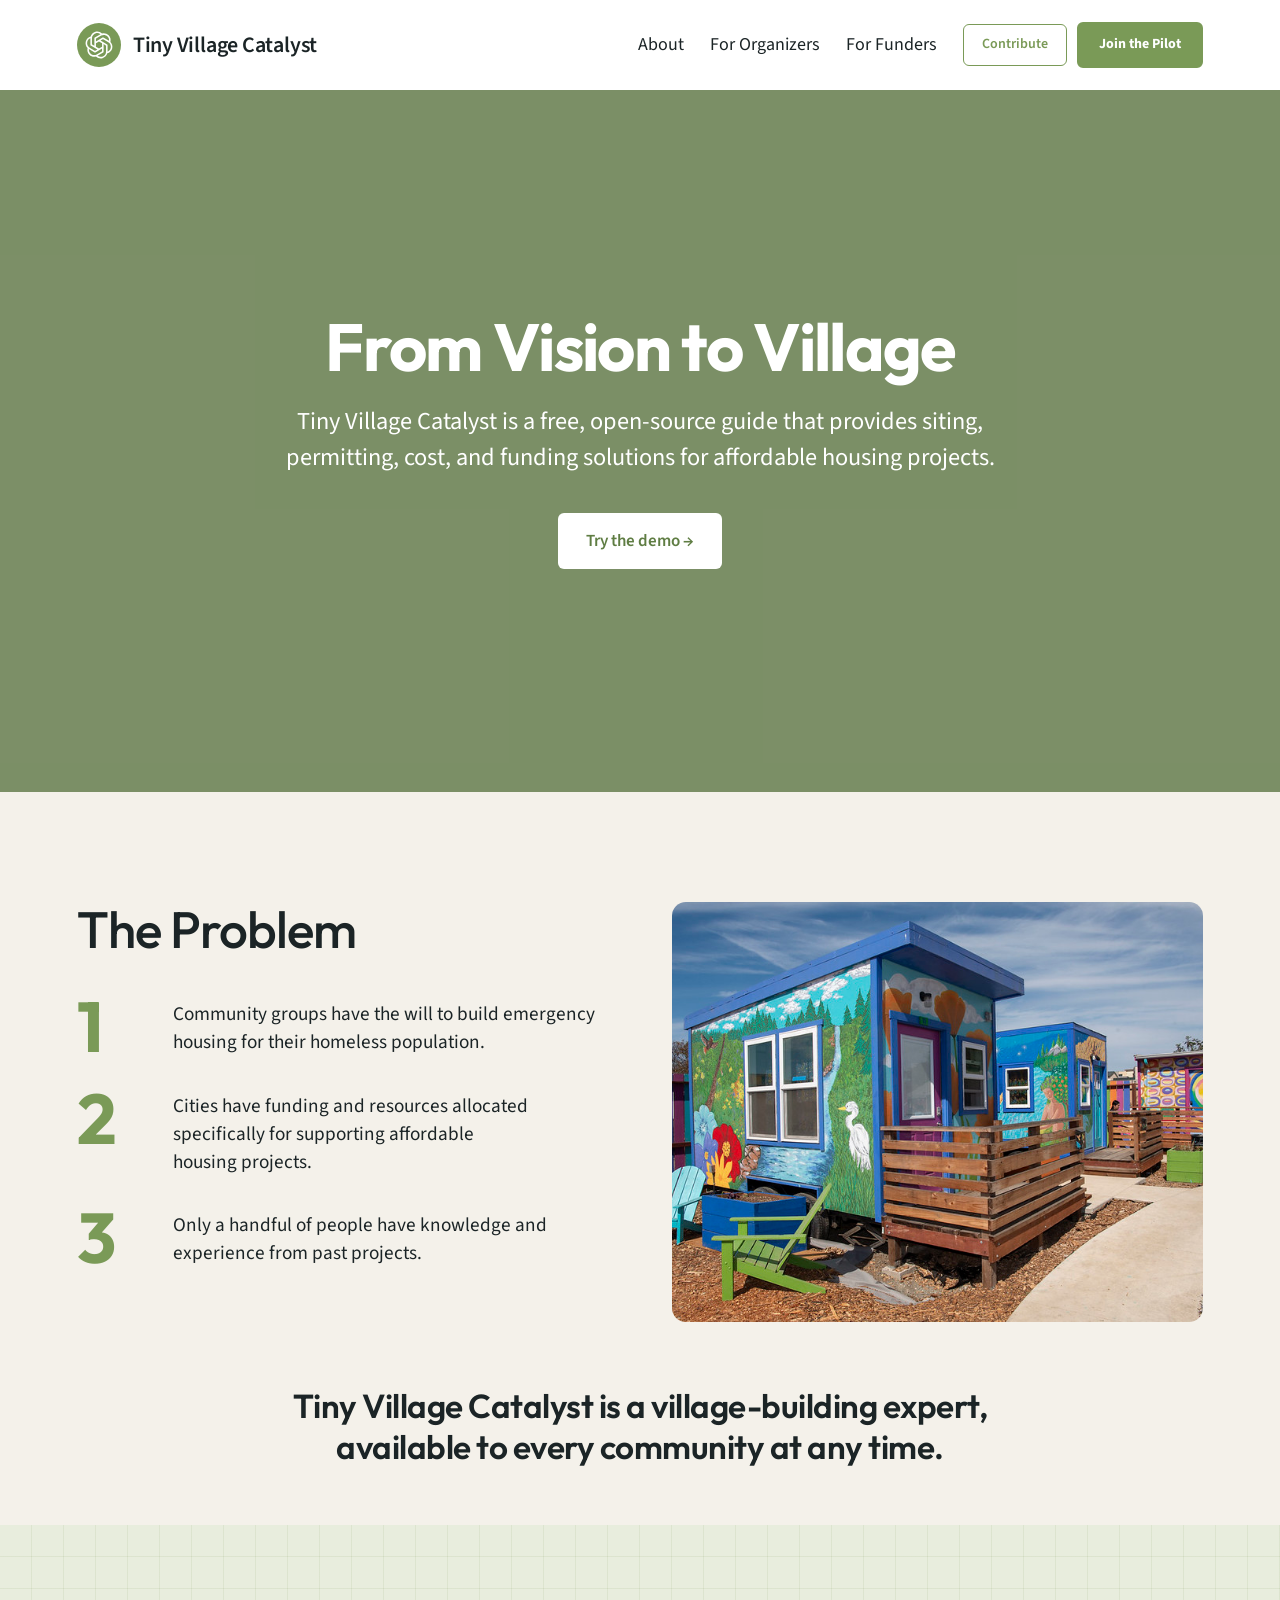
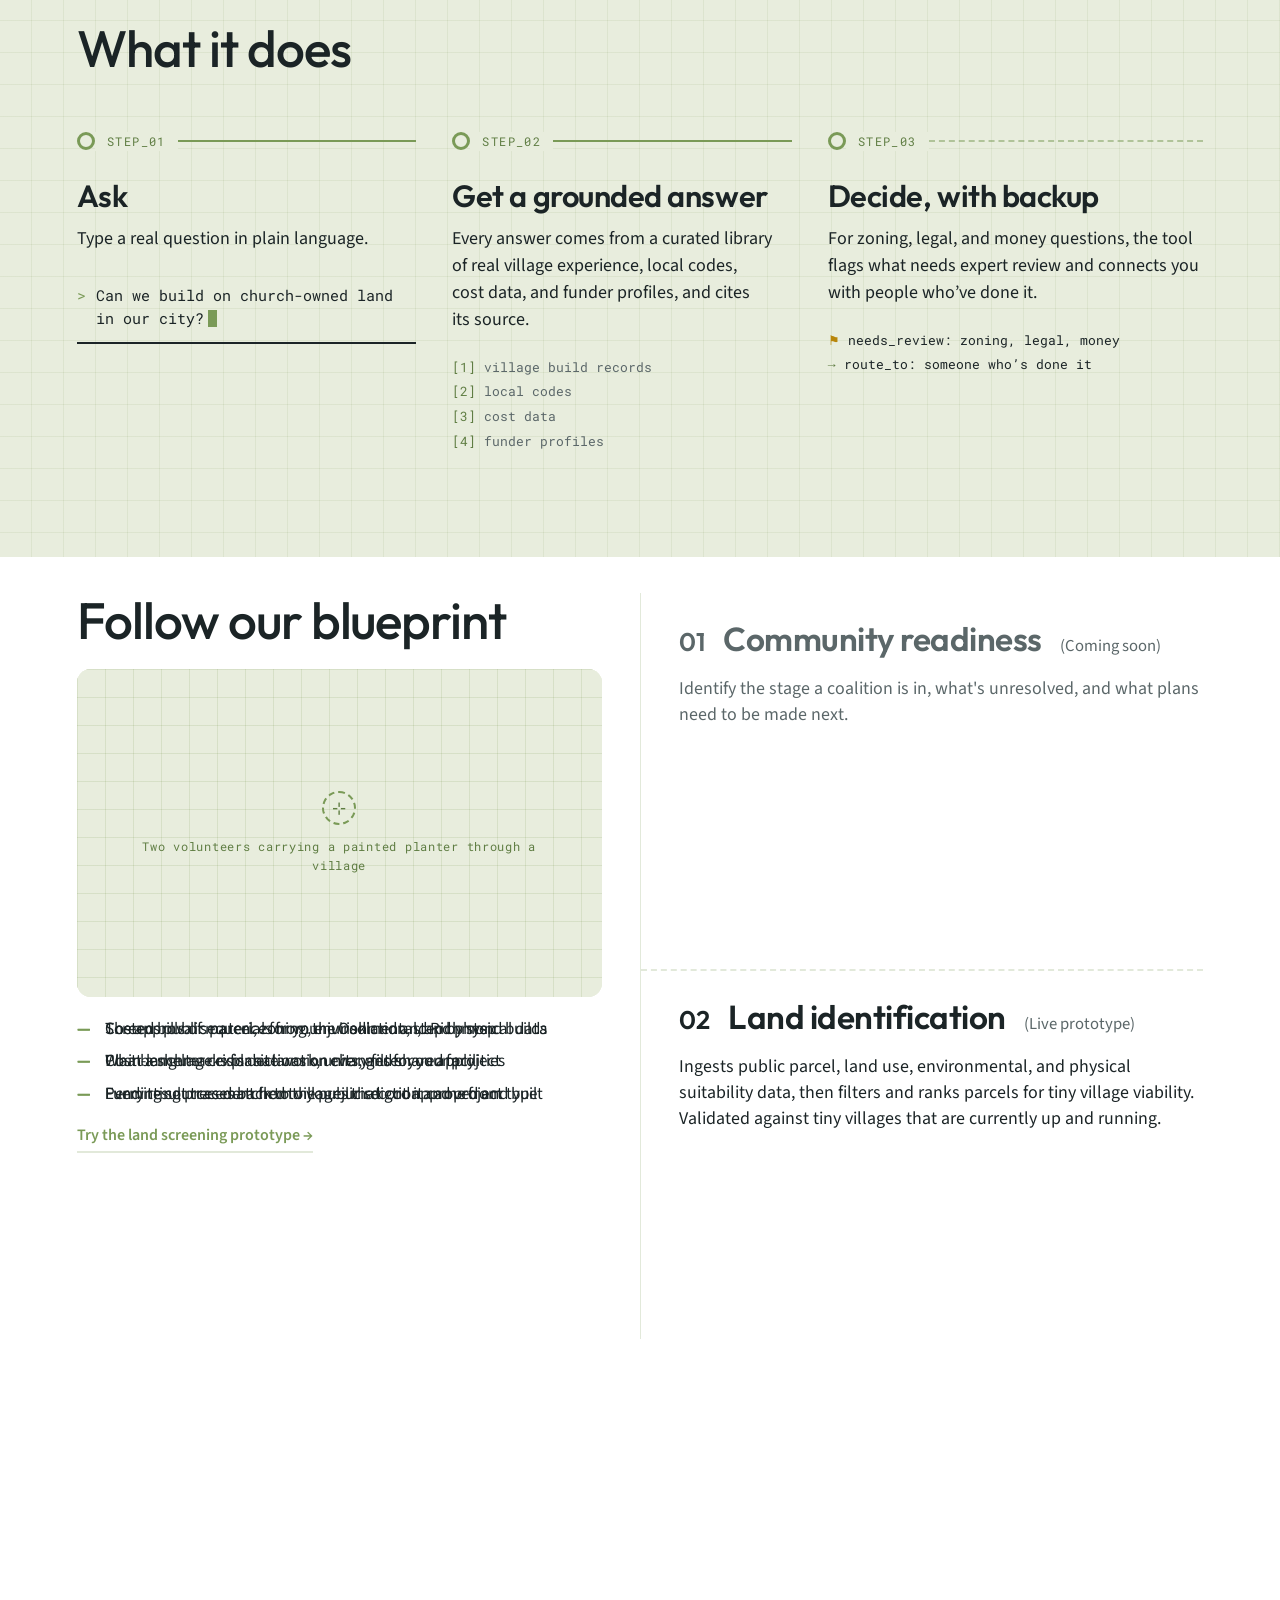
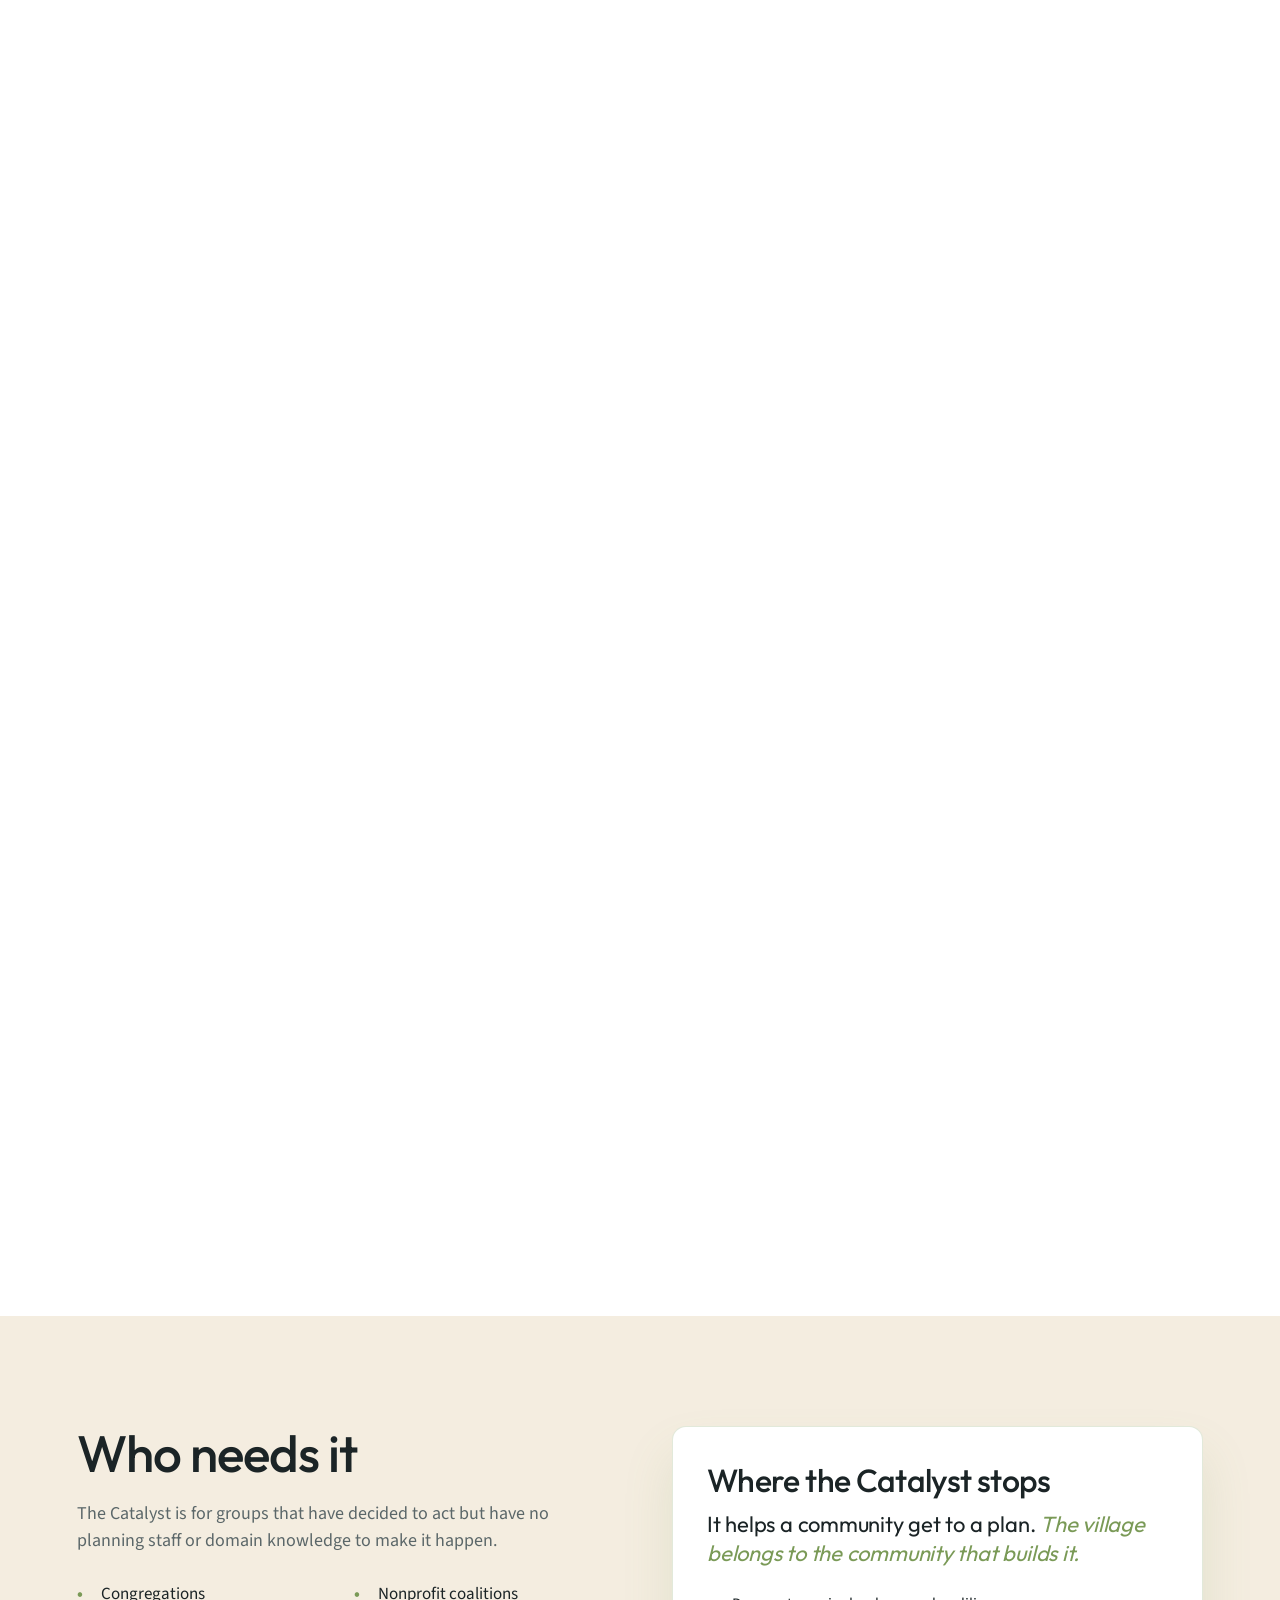
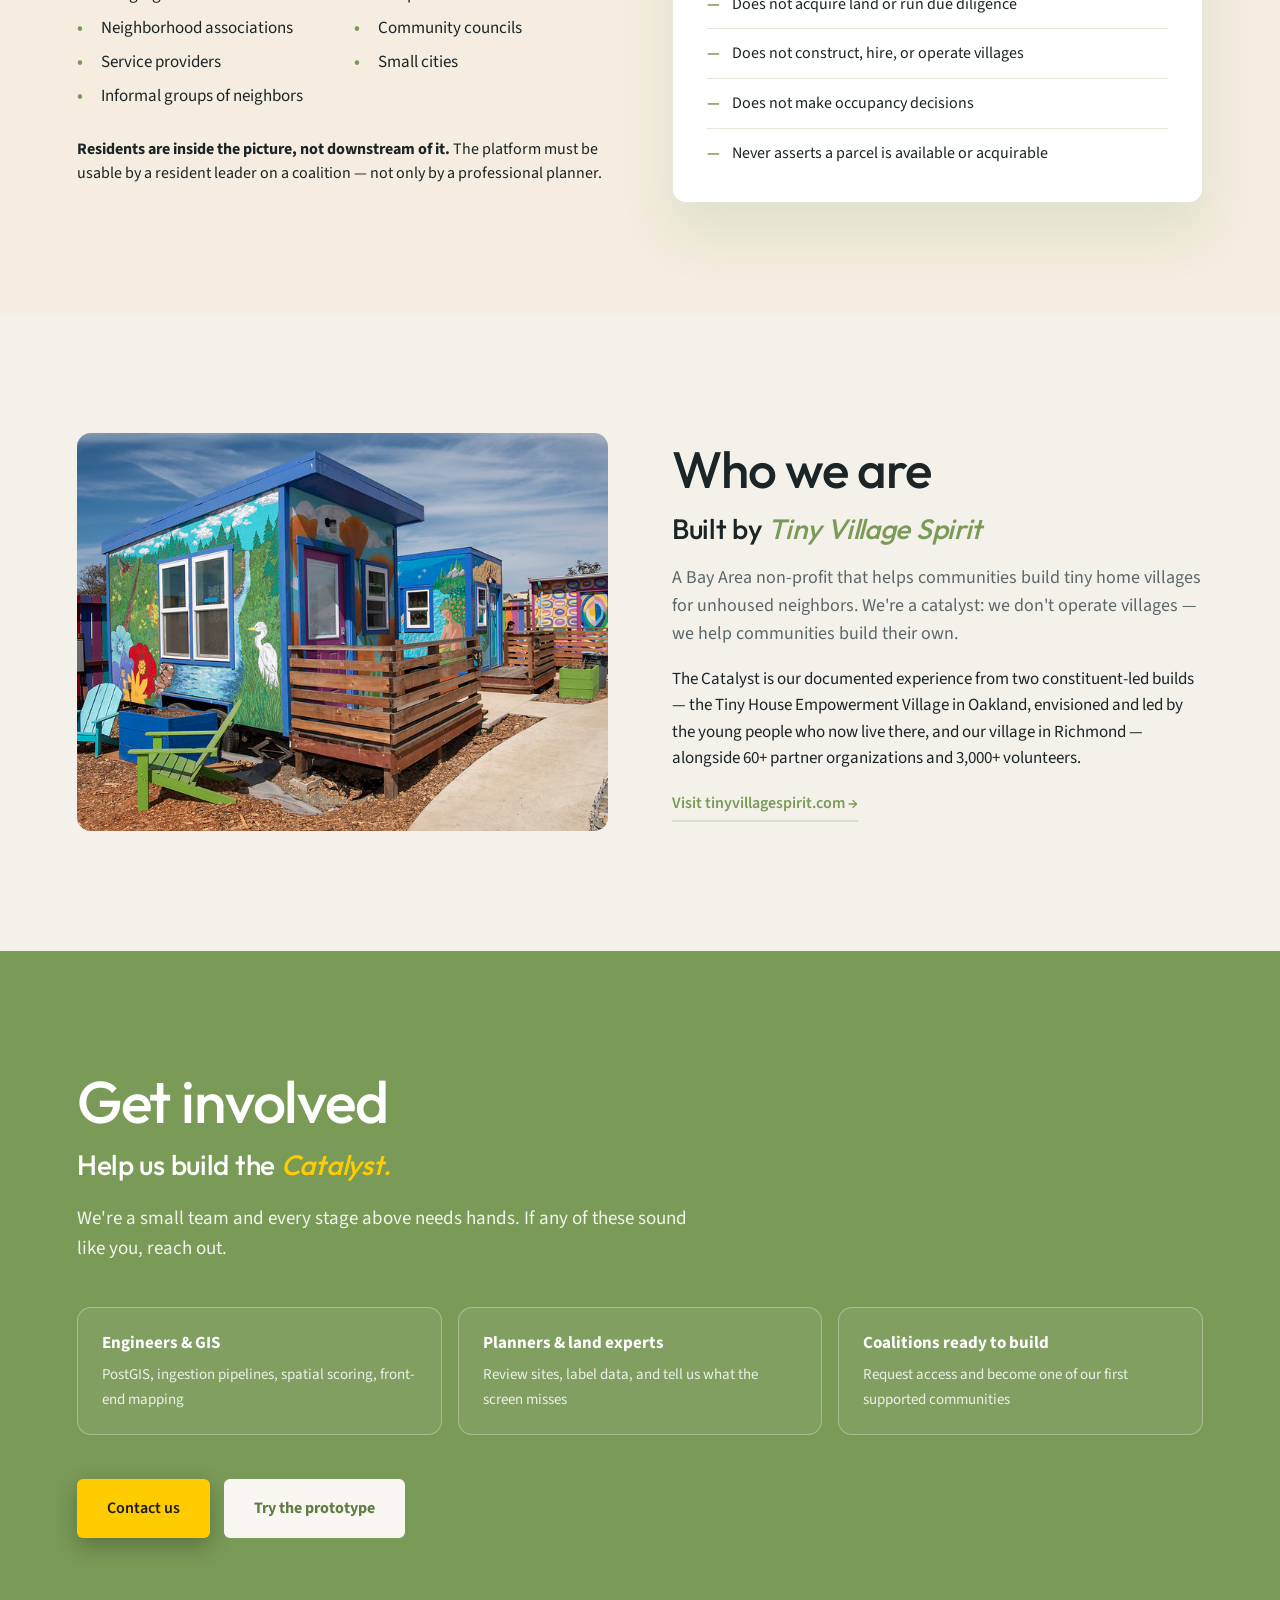
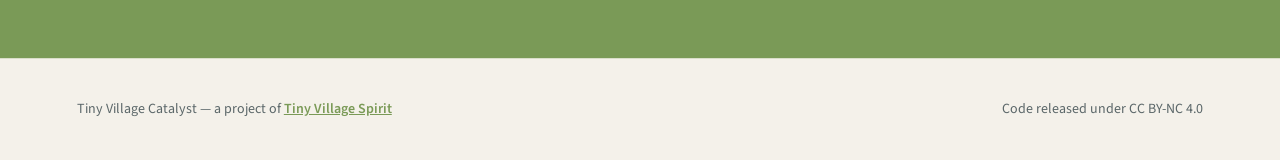
==== index.html @ 69c9e0a0 "Add Tiny Village Catalyst marketing site Standalone implementation of the Tiny Village Catalyst land" ====
<!DOCTYPE html>
<html lang="en">
<head>
<meta charset="utf-8">
<meta name="viewport" content="width=device-width, initial-scale=1">
<title>Tiny Village Catalyst</title>
<meta name="description" content="A free, open-source guide that provides siting, permitting, cost, and funding solutions for community-led affordable housing projects. A project of Tiny Village Spirit.">
<meta property="og:title" content="Tiny Village Catalyst">
<meta property="og:description" content="From vision to village — siting, permitting, budgeting, and organizing help for communities building tiny home villages.">
<meta property="og:type" content="website">
<link rel="icon" href="assets/favicon.svg">

<link rel="stylesheet" href="brand.css">
<link rel="stylesheet" href="https://fonts.googleapis.com/css2?family=Outfit:wght@100..900&family=Roboto+Mono:ital,wght@0,100..700;1,100..700&display=swap">
<link rel="stylesheet" href="https://unpkg.com/maplibre-gl@4.7.1/dist/maplibre-gl.css">
<script src="https://unpkg.com/maplibre-gl@4.7.1/dist/maplibre-gl.js"></script>

<style>
html{scroll-behavior:smooth;scroll-padding-top:88px}
:root{--teal:#7A9A57;--teal-dark:#5F7D43;--teal-accent:#93B26F;--hairline:rgba(122,154,87,.22)}
body{background:#F4F1EA;--teal:#7A9A57;--teal-dark:#5F7D43;--teal-accent:#93B26F;--hairline:rgba(122,154,87,.22)}
.section-headline,h1,h2,h3,h4{font-family:'Outfit',sans-serif!important}
a{color:var(--teal)}
a:hover{color:var(--teal-dark)}

/* buttons: olive, rectangular, no shadow, no shine (per brand brief) */
.btn-primary{background:#7A9A57!important;border-color:#7A9A57!important;box-shadow:none!important}
.btn-primary::after{display:none!important;content:none!important;animation:none!important}
.btn-primary:hover{background:#5F7D43!important;border-color:#5F7D43!important}
.btn-ghost{color:#5F7D43!important}

/* maplibre chrome */
.maplibregl-ctrl-group{border:1px solid var(--hairline)!important;box-shadow:none!important;border-radius:8px!important;overflow:hidden}
.maplibregl-ctrl-group button{width:36px!important;height:36px!important}
.maplibregl-ctrl-attrib{font-family:'Source Sans 3',sans-serif;font-size:11px}

/* hover states (ported from the design canvas style-hover attributes) */
.nav-contribute:hover{background:var(--teal)!important;color:#fff!important}
.hero-demo-btn:hover{background:#F4F1EA!important;color:#4C6635!important}

/* "The How" scroll-pinned stepper (ported from the DCLogic component) */
.how-img{grid-area:1/1;position:relative;width:100%;height:100%;min-height:0;opacity:0;transition:opacity .35s ease}
.how-img.is-on{opacity:1}
.how-img img{width:100%;height:100%;object-fit:cover;border-radius:14px;display:block;position:relative;z-index:1}
.how-detail{grid-area:1/1;opacity:0;pointer-events:none;transition:opacity .35s ease}
.how-detail.is-on{opacity:1;pointer-events:auto}
.how-step{cursor:pointer;min-height:42vh;padding:28px 0 0 clamp(24px,3vw,48px);border-bottom:2px dashed var(--hairline);color:var(--muted);transition:color .3s ease}
.how-step.is-on{color:var(--ink)}

/* branded placeholder shown until a real photo is dropped into assets/ */
.img-ph{position:absolute;inset:0;display:flex;flex-direction:column;align-items:center;justify-content:center;gap:12px;text-align:center;padding:18px;
  background-color:#E8EDDD;
  background-image:linear-gradient(rgba(122,154,87,.16) 1px,transparent 1px),linear-gradient(90deg,rgba(122,154,87,.16) 1px,transparent 1px);
  background-size:28px 28px;border-radius:14px}
.img-ph .dot{width:34px;height:34px;border-radius:50%;border:2px dashed var(--teal);display:flex;align-items:center;justify-content:center;color:var(--teal-dark);font-size:17px}
.img-ph span{font-family:'Roboto Mono',ui-monospace,monospace;font-size:12px;letter-spacing:.06em;color:var(--teal-dark);max-width:84%;line-height:1.55}

@media (max-width:760px){
  header nav{gap:16px!important}
  #how > div{position:static!important;height:auto!important;padding:64px 6vw!important}
  #how .how-grid{grid-template-columns:minmax(0,1fr)!important}
  #how .how-list-wrap{border-left:none!important;border-top:1px solid var(--hairline);margin-top:28px}
  #how .how-list{transform:none!important;padding-bottom:0!important}
  .how-img,.how-detail{opacity:1!important;pointer-events:auto!important}
  .how-step{min-height:0!important;color:var(--ink)!important;padding:24px 0 24px!important}
  .how-img-stack{margin-bottom:24px}
}
</style>
</head>
<body>

<header style="font-family:'Outfit',sans-serif;padding:0 6vw;position:sticky;top:0;z-index:20;background:#fff">
  <div style="max-width:1240px;margin:0 auto;padding:22px 0;display:flex;align-items:center;justify-content:space-between;gap:24px;flex-wrap:wrap">
    <a href="#top" style="text-decoration:none;color:var(--ink);display:flex;align-items:center;gap:12px">
      <span style="width:44px;height:44px;border-radius:50%;background:var(--teal);flex-shrink:0;display:flex;align-items:center;justify-content:center">
        <svg width="30" height="30" viewBox="160 160 396 396" xmlns="http://www.w3.org/2000/svg" role="img" aria-label="Tiny Village Catalyst logo"><path d="M508.749 317.399C516.777 287.314 508.991 253.884 485.389 230.282C461.788 206.681 428.36 198.895 398.273 206.923C376.231 184.928 343.39 174.956 311.148 183.596C278.906 192.234 255.45 217.292 247.36 247.361C217.291 255.451 192.233 278.91 183.595 311.149C174.957 343.391 184.927 376.232 206.924 398.274C198.896 428.359 206.683 461.789 230.284 485.391C253.885 508.992 287.313 516.779 317.401 508.75C339.442 530.745 372.286 540.717 404.525 532.079C436.767 523.441 460.223 498.384 468.313 468.315C498.383 460.224 523.44 436.766 532.078 404.526C540.716 372.285 530.747 339.443 508.749 317.402V317.399ZM470.899 244.776C486.892 260.77 493.488 282.601 490.687 303.412L415.577 260.046C412.411 258.218 408.509 258.218 405.345 260.046L317.401 310.82V277.526C317.401 275.191 318.652 273.005 320.676 271.837L387.644 233.174C414.178 218.353 448.346 222.223 470.901 244.776H470.899ZM357.837 311.144L398.275 334.491V381.185L357.837 404.532L317.398 381.185V334.491L357.837 311.144ZM264.776 269.693C265.207 239.305 285.644 211.649 316.453 203.393C338.3 197.54 360.505 202.744 377.127 215.573L302.014 258.937C298.848 260.764 296.898 264.144 296.898 267.798V369.346L268.065 352.699C266.043 351.531 264.776 349.353 264.776 347.017V269.691V269.693ZM203.391 316.454C209.244 294.608 224.854 277.978 244.276 269.999V356.73C244.276 360.384 246.226 363.763 249.392 365.591L337.337 416.365L308.503 433.013C306.481 434.181 303.961 434.188 301.939 433.02L234.971 394.357C208.868 378.789 195.138 347.261 203.391 316.454ZM244.775 470.9C228.781 454.906 222.186 433.075 224.986 412.264L300.096 455.63C303.263 457.457 307.164 457.457 310.328 455.63L398.273 404.856V438.149C398.273 440.485 397.022 442.671 394.997 443.839L328.029 482.502C301.495 497.322 267.327 493.452 244.772 470.9H244.775ZM450.897 445.982C450.466 476.371 430.029 504.027 399.22 512.283C377.373 518.136 355.168 512.932 338.547 500.102L413.659 456.738C416.826 454.911 418.775 451.532 418.775 447.877V346.329L447.609 362.977C449.631 364.145 450.897 366.323 450.897 368.659V445.985V445.982ZM512.282 399.221C506.429 421.068 490.819 437.697 471.397 445.676V358.946C471.397 355.292 469.448 351.912 466.281 350.085L378.336 299.311L407.17 282.663C409.192 281.495 411.712 281.487 413.734 282.655L480.702 321.318C506.805 336.887 520.536 368.415 512.282 399.221Z" fill="#fff"/></svg>
      </span>
      <span style="font-family:'Source Sans 3',sans-serif;font-size:22px;font-weight:600;letter-spacing:-0.01em;line-height:1">Tiny Village Catalyst</span>
    </a>
    <nav style="display:flex;align-items:center;gap:26px;flex-wrap:wrap;font-size:15px;font-weight:600">
      <a href="#about" style="text-decoration:none;color:var(--ink);font-weight:400;font-size:18px;font-family:'Source Sans 3',sans-serif">About</a>
      <a href="#audience" style="text-decoration:none;color:var(--ink);font-weight:400;font-size:18px;font-family:'Source Sans 3',sans-serif">For Organizers</a>
      <a href="#goals" style="text-decoration:none;color:var(--ink);font-weight:400;font-size:18px;font-family:'Source Sans 3',sans-serif">For Funders</a>
      <div style="display:flex;gap:10px;align-items:center">
        <a class="nav-contribute" href="#involved" style="text-decoration:none;color:var(--teal);border:1.5px solid var(--teal);border-radius:6px;padding:9px 18px;font-size:14px;font-weight:600;font-family:'Source Sans 3',sans-serif;transition:background .2s,color .2s">Contribute</a>
        <a class="btn btn-primary" href="https://tinyvillagespirit.com/contact" target="_blank" rel="noopener" style="border-radius:6px;padding:10px 20px;font-size:14px;box-shadow:none;font-family:'Source Sans 3',sans-serif">Join the Pilot</a>
      </div>
    </nav>
  </div>
</header>

<section id="top" style="color:var(--ink);position:relative;overflow:hidden;min-height:78vh;display:flex;align-items:center;justify-content:center;padding:120px 6vw">
  <div id="hero-map" style="position:absolute;inset:0;background:#eef0ec;pointer-events:none"></div>
  <div style="position:absolute;inset:0;background:rgba(80,106,52,.72);pointer-events:none"></div>
  <div style="max-width:900px;margin:0 auto;position:relative;text-align:center">
    <h1 style="font-family:'Outfit',sans-serif;font-weight:700;color:#fff;font-size:clamp(40px,5.2vw,72px);line-height:1.05;letter-spacing:-0.025em;margin:0 auto;text-wrap:balance">From Vision to Village</h1>
    <p style="font-size:clamp(20px,1.9vw,26px);line-height:1.5;max-width:760px;margin:22px auto 0;color:#fff;text-wrap:pretty">Tiny Village Catalyst is a free, open-source guide that provides siting, permitting, cost, and funding solutions for affordable housing projects.</p>
    <div style="display:flex;justify-content:center;margin-top:36px">
      <a class="hero-demo-btn" href="https://tvs-village-catalyst-demo.web.app/" target="_blank" rel="noopener" style="display:inline-flex;align-items:center;gap:10px;background:#fff;color:#5F7D43;text-decoration:none;font-family:'Source Sans 3',sans-serif;font-weight:600;font-size:17px;padding:15px 28px;border-radius:6px;transition:background .2s,color .2s">Try the demo →</a>
    </div>
  </div>
</section>

<section id="goals" style="padding:110px 6vw 56px">
  <div style="max-width:1140px;margin:0 auto">
    <div class="section-head" style="margin:0;padding:0;max-width:none;width:100%">
      <div style="display:grid;grid-template-columns:minmax(0,1fr) minmax(0,1fr);gap:clamp(40px,5vw,72px);align-items:stretch">
      <div>
      <h2 class="section-headline">The Problem</h2>
      <div style="display:flex;flex-direction:column;gap:32px;margin-top:40px">
        <div style="display:grid;grid-template-columns:72px minmax(0,1fr);gap:24px;align-items:start">
          <span style="font-family:'Outfit',sans-serif;font-weight:700;font-size:clamp(56px,5.5vw,80px);line-height:.85;color:var(--teal)">1</span>
          <p style="margin:0;font-size:clamp(18px,1.5vw,21px);line-height:1.45;color:var(--ink);max-width:520px;text-wrap:pretty;padding-top:4px">Community groups have the will to build emergency housing for their homeless population.</p>
        </div>
        <div style="display:grid;grid-template-columns:72px minmax(0,1fr);gap:24px;align-items:start">
          <span style="font-family:'Outfit',sans-serif;font-weight:700;font-size:clamp(56px,5.5vw,80px);line-height:.85;color:var(--teal)">2</span>
          <p style="margin:0;font-size:clamp(18px,1.5vw,21px);line-height:1.45;color:var(--ink);max-width:520px;text-wrap:pretty;padding-top:4px">Cities have funding and resources allocated specifically for supporting affordable housing projects.</p>
        </div>
        <div style="display:grid;grid-template-columns:72px minmax(0,1fr);gap:24px;align-items:start">
          <span style="font-family:'Outfit',sans-serif;font-weight:700;font-size:clamp(56px,5.5vw,80px);line-height:.85;color:var(--teal)">3</span>
          <p style="margin:0;font-size:clamp(18px,1.5vw,21px);line-height:1.45;color:var(--ink);max-width:520px;text-wrap:pretty;padding-top:4px">Only a handful of people have knowledge and experience from past projects.</p>
        </div>
      </div>
      </div>
      <img src="assets/village-photo.jpg" alt="Colorful painted tiny homes with wooden porches at a tiny village" style="width:100%;height:100%;min-height:420px;object-fit:cover;border-radius:14px;display:block">
      </div>
      <p style="font-family:'Outfit',sans-serif;font-weight:600;font-size:clamp(24px,2.6vw,34px);line-height:1.25;letter-spacing:-0.015em;color:var(--ink);margin:64px auto 0;max-width:900px;text-align:center;text-wrap:balance">Tiny Village Catalyst is a village-building expert, available to every community at any time.</p>
    </div>
  </div>
</section>

<section id="what" style="padding:96px 6vw 104px;background-color:#E8EDDD;background-image:linear-gradient(rgba(122,154,87,.11) 1px,transparent 1px),linear-gradient(90deg,rgba(122,154,87,.11) 1px,transparent 1px);background-size:32px 32px;background-position:-1px -1px">
  <div style="max-width:1140px;margin:0 auto">
    <h2 class="section-headline" style="margin:0 0 56px">What it does</h2>
    <div style="display:grid;grid-template-columns:repeat(auto-fit,minmax(min(100%,280px),1fr));gap:40px 0">
      <div style="padding-right:36px">
        <div style="display:flex;align-items:center;margin-bottom:28px">
          <span style="width:18px;height:18px;border-radius:50%;border:3px solid var(--teal);background:#E8EDDD;flex-shrink:0;box-sizing:border-box"></span>
          <span style="font-family:'Roboto Mono',ui-monospace,monospace;font-size:12px;letter-spacing:.12em;color:var(--teal-dark);padding:0 12px;background:#E8EDDD">STEP_01</span>
          <span style="flex:1;border-top:2px solid var(--teal);opacity:1"></span>
        </div>
        <h3 style="font-family:'Outfit',sans-serif;font-weight:600;font-size:clamp(26px,2.4vw,32px);letter-spacing:-0.015em;line-height:1.1;margin:0 0 12px;color:var(--ink)">Ask</h3>
        <p style="margin:0;font-size:18px;line-height:1.5;color:var(--ink);text-wrap:pretty">Type a real question in plain language.</p>
        <div style="font-family:'Roboto Mono',ui-monospace,monospace;font-size:15px;line-height:1.55;color:var(--ink);margin-top:22px;padding:10px 0 12px;border-bottom:2px solid var(--ink);display:flex;gap:10px"><span style="color:var(--teal)">&gt;</span><span>Can we build on church-owned land in our city?<span style="display:inline-block;width:9px;height:17px;background:var(--teal);vertical-align:-3px;margin-left:4px"></span></span></div>
      </div>
      <div style="padding-right:36px">
        <div style="display:flex;align-items:center;margin-bottom:28px">
          <span style="width:18px;height:18px;border-radius:50%;border:3px solid var(--teal);background:#E8EDDD;flex-shrink:0;box-sizing:border-box"></span>
          <span style="font-family:'Roboto Mono',ui-monospace,monospace;font-size:12px;letter-spacing:.12em;color:var(--teal-dark);padding:0 12px;background:#E8EDDD">STEP_02</span>
          <span style="flex:1;border-top:2px solid var(--teal);opacity:1"></span>
        </div>
        <h3 style="font-family:'Outfit',sans-serif;font-weight:600;font-size:clamp(26px,2.4vw,32px);letter-spacing:-0.015em;line-height:1.1;margin:0 0 12px;color:var(--ink)">Get a grounded answer</h3>
        <p style="margin:0;font-size:18px;line-height:1.5;color:var(--ink);text-wrap:pretty">Every answer comes from a curated library of real village experience, local codes, cost data, and funder profiles, and cites its source.</p>
        <div style="font-family:'Roboto Mono',ui-monospace,monospace;font-size:13px;line-height:1.9;color:var(--muted);margin-top:22px;display:flex;flex-direction:column">
          <span><span style="color:var(--teal-dark)">[1]</span> village build records</span>
          <span><span style="color:var(--teal-dark)">[2]</span> local codes</span>
          <span><span style="color:var(--teal-dark)">[3]</span> cost data</span>
          <span><span style="color:var(--teal-dark)">[4]</span> funder profiles</span>
        </div>
      </div>
      <div style="padding-right:0">
        <div style="display:flex;align-items:center;margin-bottom:28px">
          <span style="width:18px;height:18px;border-radius:50%;border:3px solid var(--teal);background:#E8EDDD;flex-shrink:0;box-sizing:border-box"></span>
          <span style="font-family:'Roboto Mono',ui-monospace,monospace;font-size:12px;letter-spacing:.12em;color:var(--teal-dark);padding:0 12px;background:#E8EDDD">STEP_03</span>
          <span style="flex:1;border-top:2px dashed var(--teal);opacity:.5"></span>
        </div>
        <h3 style="font-family:'Outfit',sans-serif;font-weight:600;font-size:clamp(26px,2.4vw,32px);letter-spacing:-0.015em;line-height:1.1;margin:0 0 12px;color:var(--ink)">Decide, with backup</h3>
        <p style="margin:0;font-size:18px;line-height:1.5;color:var(--ink);text-wrap:pretty">For zoning, legal, and money questions, the tool flags what needs expert review and connects you with people who’ve done it.</p>
        <div style="font-family:'Roboto Mono',ui-monospace,monospace;font-size:13px;line-height:1.9;color:var(--ink);margin-top:22px;display:flex;flex-direction:column">
          <span><span style="color:#b8860b">⚑</span> needs_review: zoning, legal, money</span>
          <span><span style="color:var(--teal-dark)">→</span> route_to: someone who’s done it</span>
        </div>
      </div>
    </div>
  </div>
</section>

<section id="how" style="background:#fff;position:relative">
  <div id="howPin" style="position:sticky;top:88px;height:calc(100vh - 88px);overflow:hidden;padding:36px 6vw 28px;box-sizing:border-box">
  <div class="how-grid" style="max-width:1140px;margin:0 auto;height:100%;display:grid;grid-template-columns:minmax(0,1fr) minmax(0,1fr);grid-template-rows:minmax(0,1fr);gap:0;align-items:stretch">
    <div style="padding-right:clamp(24px,3vw,48px);display:flex;flex-direction:column;min-height:0;height:100%">
      <h2 class="section-headline" style="margin:0 0 20px;flex:none">Follow our blueprint</h2>
      <div class="how-img-stack" style="display:grid;grid-template-rows:minmax(0,1fr);flex:0 1 auto;min-height:100px;width:100%;aspect-ratio:16/10">
          <div class="how-img is-on" data-idx="0">
            <img src="assets/how-1.jpg" alt="Volunteer shoveling wood chips at a village build" onerror="this.style.display='none'">
            <div class="img-ph"><span class="dot">⊹</span><span>Volunteer shoveling wood chips at a village build</span></div>
          </div>
          <div class="how-img" data-idx="1">
            <img src="assets/how-2.png" alt="Aerial view with candidate parcels outlined" onerror="this.style.display='none'">
            <div class="img-ph"><span class="dot">⊹</span><span>Aerial view with candidate parcels outlined</span></div>
          </div>
          <div class="how-img" data-idx="2">
            <img src="assets/how-3.jpg" alt="Paint cans lined up on a painted workbench" onerror="this.style.display='none'">
            <div class="img-ph"><span class="dot">⊹</span><span>Paint cans lined up on a painted workbench</span></div>
          </div>
          <div class="how-img" data-idx="3">
            <img src="assets/how-4.jpg" alt="Resident painting a mural on a tiny home" onerror="this.style.display='none'">
            <div class="img-ph"><span class="dot">⊹</span><span>Resident painting a mural on a tiny home</span></div>
          </div>
          <div class="how-img" data-idx="4">
            <img src="assets/how-5.jpg" alt="Two volunteers carrying a painted planter through a village" onerror="this.style.display='none'">
            <div class="img-ph"><span class="dot">⊹</span><span>Two volunteers carrying a painted planter through a village</span></div>
          </div>
      </div>
      <div style="display:grid;margin-top:20px;flex:none">
          <div class="how-detail is-on" data-idx="0">
            <div style="display:flex;flex-direction:column;gap:8px">
              <div style="display:grid;grid-template-columns:18px minmax(0,1fr);gap:10px;font-size:17px;line-height:1.45;color:var(--ink)"><span style="color:var(--teal);font-weight:700">—</span><span>A readiness check across coalition, sponsor, city champion, and resident voice</span></div>
              <div style="display:grid;grid-template-columns:18px minmax(0,1fr);gap:10px;font-size:17px;line-height:1.45;color:var(--ink)"><span style="color:var(--teal);font-weight:700">—</span><span>A clear read on what stage you’re in and what’s still unresolved</span></div>
              <div style="display:grid;grid-template-columns:18px minmax(0,1fr);gap:10px;font-size:17px;line-height:1.45;color:var(--ink)"><span style="color:var(--teal);font-weight:700">—</span><span>A sequenced roadmap so every next tool is reached for a reason</span></div>
            </div>
          </div>
          <div class="how-detail" data-idx="1">
            <div style="display:flex;flex-direction:column;gap:8px">
              <div style="display:grid;grid-template-columns:18px minmax(0,1fr);gap:10px;font-size:17px;line-height:1.45;color:var(--ink)"><span style="color:var(--teal);font-weight:700">—</span><span>Screens public parcel, zoning, environmental, and physical data</span></div>
              <div style="display:grid;grid-template-columns:18px minmax(0,1fr);gap:10px;font-size:17px;line-height:1.45;color:var(--ink)"><span style="color:var(--teal);font-weight:700">—</span><span>Plain-language explanations on every filter you apply</span></div>
              <div style="display:grid;grid-template-columns:18px minmax(0,1fr);gap:10px;font-size:17px;line-height:1.45;color:var(--ink)"><span style="color:var(--teal);font-weight:700">—</span><span>Every result traces back to the public record it came from</span></div>
            </div>
            <a class="inline-link" href="https://tvs-village-catalyst-demo.web.app/" target="_blank" rel="noopener" style="margin-top:16px;display:inline-block">Try the land screening prototype →</a>
          </div>
          <div class="how-detail" data-idx="2">
            <div style="display:flex;flex-direction:column;gap:8px">
              <div style="display:grid;grid-template-columns:18px minmax(0,1fr);gap:10px;font-size:17px;line-height:1.45;color:var(--ink)"><span style="color:var(--teal);font-weight:700">—</span><span>Costed bills of materials from the Oakland and Richmond builds</span></div>
              <div style="display:grid;grid-template-columns:18px minmax(0,1fr);gap:10px;font-size:17px;line-height:1.45;color:var(--ink)"><span style="color:var(--teal);font-weight:700">—</span><span>Cost benchmarks for site work, units, and shared facilities</span></div>
              <div style="display:grid;grid-template-columns:18px minmax(0,1fr);gap:10px;font-size:17px;line-height:1.45;color:var(--ink)"><span style="color:var(--teal);font-weight:700">—</span><span>Funding sources matched to your jurisdiction and project type</span></div>
            </div>
          </div>
          <div class="how-detail" data-idx="3">
            <div style="display:flex;flex-direction:column;gap:8px">
              <div style="display:grid;grid-template-columns:18px minmax(0,1fr);gap:10px;font-size:17px;line-height:1.45;color:var(--ink)"><span style="color:var(--teal);font-weight:700">—</span><span>How many units a site supports and which layouts have worked</span></div>
              <div style="display:grid;grid-template-columns:18px minmax(0,1fr);gap:10px;font-size:17px;line-height:1.45;color:var(--ink)"><span style="color:var(--teal);font-weight:700">—</span><span>Required shared facilities: hygiene, kitchen, community, and office</span></div>
              <div style="display:grid;grid-template-columns:18px minmax(0,1fr);gap:10px;font-size:17px;line-height:1.45;color:var(--ink)"><span style="color:var(--teal);font-weight:700">—</span><span>Configurations drawn from villages that are built and occupied</span></div>
            </div>
          </div>
          <div class="how-detail" data-idx="4">
            <div style="display:flex;flex-direction:column;gap:8px">
              <div style="display:grid;grid-template-columns:18px minmax(0,1fr);gap:10px;font-size:17px;line-height:1.45;color:var(--ink)"><span style="color:var(--teal);font-weight:700">—</span><span>The approval sequence for your jurisdiction, step by step</span></div>
              <div style="display:grid;grid-template-columns:18px minmax(0,1fr);gap:10px;font-size:17px;line-height:1.45;color:var(--ink)"><span style="color:var(--teal);font-weight:700">—</span><span>What a shelter crisis declaration changes for your project</span></div>
              <div style="display:grid;grid-template-columns:18px minmax(0,1fr);gap:10px;font-size:17px;line-height:1.45;color:var(--ink)"><span style="color:var(--teal);font-weight:700">—</span><span>Permitting precedent from villages that got approved and built</span></div>
            </div>
          </div>
      </div>
    </div>
    <div class="how-list-wrap" id="howWin" style="border-left:1px solid var(--hairline);overflow:hidden;height:100%;position:relative">
    <div class="how-list" id="howList" style="padding-bottom:45vh;will-change:transform">
      <div class="how-step is-on" data-step="0">
        <div style="display:flex;align-items:baseline;gap:18px;flex-wrap:wrap">
          <span style="font-family:'Outfit',sans-serif;font-weight:600;font-size:clamp(22px,2vw,28px)">01</span>
          <span style="font-family:'Outfit',sans-serif;font-weight:600;font-size:clamp(26px,2.6vw,36px);letter-spacing:-0.015em;line-height:1.1">Community readiness</span>
          <span style="font-size:clamp(16px,1.3vw,19px);font-weight:400;color:var(--muted)">(Coming soon)</span>
        </div>
        <p style="margin:14px 0 0;font-size:clamp(17px,1.4vw,20px);line-height:1.45;max-width:520px;text-wrap:pretty">Identify the stage a coalition is in, what's unresolved, and what plans need to be made next.</p>
      </div>
      <div class="how-step" data-step="1">
        <div style="display:flex;align-items:baseline;gap:18px;flex-wrap:wrap">
          <span style="font-family:'Outfit',sans-serif;font-weight:600;font-size:clamp(22px,2vw,28px)">02</span>
          <span style="font-family:'Outfit',sans-serif;font-weight:600;font-size:clamp(26px,2.6vw,36px);letter-spacing:-0.015em;line-height:1.1">Land identification</span>
          <span style="font-size:clamp(16px,1.3vw,19px);font-weight:400;color:var(--muted)">(Live prototype)</span>
        </div>
        <p style="margin:14px 0 0;font-size:clamp(17px,1.4vw,20px);line-height:1.45;max-width:520px;text-wrap:pretty">Ingests public parcel, land use, environmental, and physical suitability data, then filters and ranks parcels for tiny village viability. Validated against tiny villages that are currently up and running.</p>
      </div>
      <div class="how-step" data-step="2">
        <div style="display:flex;align-items:baseline;gap:18px;flex-wrap:wrap">
          <span style="font-family:'Outfit',sans-serif;font-weight:600;font-size:clamp(22px,2vw,28px)">03</span>
          <span style="font-family:'Outfit',sans-serif;font-weight:600;font-size:clamp(26px,2.6vw,36px);letter-spacing:-0.015em;line-height:1.1">Budget and funding</span>
          <span style="font-size:clamp(16px,1.3vw,19px);font-weight:400;color:var(--muted)">(Coming soon)</span>
        </div>
        <p style="margin:14px 0 0;font-size:clamp(17px,1.4vw,20px);line-height:1.45;max-width:520px;text-wrap:pretty">Costed bills of materials and project-level cost data from previous tiny village projects help a coalition produce a credible budget to raise against.</p>
      </div>
      <div class="how-step" data-step="3">
        <div style="display:flex;align-items:baseline;gap:18px;flex-wrap:wrap">
          <span style="font-family:'Outfit',sans-serif;font-weight:600;font-size:clamp(22px,2vw,28px)">04</span>
          <span style="font-family:'Outfit',sans-serif;font-weight:600;font-size:clamp(26px,2.6vw,36px);letter-spacing:-0.015em;line-height:1.1">Design and configuration</span>
          <span style="font-size:clamp(16px,1.3vw,19px);font-weight:400;color:var(--muted)">(Coming soon)</span>
        </div>
        <p style="margin:14px 0 0;font-size:clamp(17px,1.4vw,20px);line-height:1.45;max-width:520px;text-wrap:pretty">How many units a site supports, which layouts have worked, and which shared facilities a village requires — drawn from the Oakland and Richmond builds.</p>
      </div>
      <div class="how-step" data-step="4">
        <div style="display:flex;align-items:baseline;gap:18px;flex-wrap:wrap">
          <span style="font-family:'Outfit',sans-serif;font-weight:600;font-size:clamp(22px,2vw,28px)">05</span>
          <span style="font-family:'Outfit',sans-serif;font-weight:600;font-size:clamp(26px,2.6vw,36px);letter-spacing:-0.015em;line-height:1.1">Permitting and approvals</span>
          <span style="font-size:clamp(16px,1.3vw,19px);font-weight:400;color:var(--muted)">(Coming soon)</span>
        </div>
        <p style="margin:14px 0 0;font-size:clamp(17px,1.4vw,20px);line-height:1.45;max-width:520px;text-wrap:pretty">Which approvals come in what order in your jurisdiction, what a shelter crisis declaration changes, and the permitting precedent from villages that got built.</p>
      </div>
    </div>
    </div>
  </div>
  </div>
</section>

<section id="audience" style="padding:110px 6vw;background:var(--cream-warm)">
  <div style="max-width:1140px;margin:0 auto;display:grid;grid-template-columns:repeat(auto-fit,minmax(min(100%,420px),1fr));gap:64px;align-items:start">
    <div>
      <h2 class="section-headline">Who needs it</h2>
      <p class="section-sub" style="text-wrap:pretty">The Catalyst is for groups that have decided to act but have no planning staff or domain knowledge to make it happen.</p>
      <div style="display:grid;grid-template-columns:repeat(2,minmax(0,1fr));gap:10px 24px;margin-top:28px">
        <span style="display:grid;grid-template-columns:16px minmax(0,1fr);gap:8px;font-size:17px;line-height:1.4;color:var(--ink)"><span style="color:var(--teal);font-weight:700">•</span><span>Congregations</span></span>
        <span style="display:grid;grid-template-columns:16px minmax(0,1fr);gap:8px;font-size:17px;line-height:1.4;color:var(--ink)"><span style="color:var(--teal);font-weight:700">•</span><span>Nonprofit coalitions</span></span>
        <span style="display:grid;grid-template-columns:16px minmax(0,1fr);gap:8px;font-size:17px;line-height:1.4;color:var(--ink)"><span style="color:var(--teal);font-weight:700">•</span><span>Neighborhood associations</span></span>
        <span style="display:grid;grid-template-columns:16px minmax(0,1fr);gap:8px;font-size:17px;line-height:1.4;color:var(--ink)"><span style="color:var(--teal);font-weight:700">•</span><span>Community councils</span></span>
        <span style="display:grid;grid-template-columns:16px minmax(0,1fr);gap:8px;font-size:17px;line-height:1.4;color:var(--ink)"><span style="color:var(--teal);font-weight:700">•</span><span>Service providers</span></span>
        <span style="display:grid;grid-template-columns:16px minmax(0,1fr);gap:8px;font-size:17px;line-height:1.4;color:var(--ink)"><span style="color:var(--teal);font-weight:700">•</span><span>Small cities</span></span>
        <span style="display:grid;grid-template-columns:16px minmax(0,1fr);gap:8px;font-size:17px;line-height:1.4;color:var(--ink)"><span style="color:var(--teal);font-weight:700">•</span><span>Informal groups of neighbors</span></span>
      </div>
      <p style="margin:28px 0 0;font-size:16px;color:var(--ink);text-wrap:pretty"><strong>Residents are inside the picture, not downstream of it.</strong> The platform must be usable by a resident leader on a coalition — not only by a professional planner.</p>
    </div>
    <div style="background:#fff;border:1px solid var(--hairline);border-radius:14px;padding:36px 34px;box-shadow:0 30px 50px rgba(122,154,87,.15)">
      <h3 style="font-family:'Outfit',sans-serif;font-weight:500;font-size:32px;line-height:1.1;letter-spacing:-0.02em;margin:0 0 12px">Where the Catalyst stops</h3>
      <p style="font-family:'Outfit',sans-serif;font-size:22px;line-height:1.3;letter-spacing:-0.01em;margin:0 0 24px;text-wrap:pretty">It helps a community get to a plan. <em style="color:var(--teal)">The village belongs to the community that builds it.</em></p>
      <div style="display:grid;gap:12px;font-size:16px">
        <div style="display:flex;gap:12px;padding-bottom:12px;border-bottom:1px solid var(--hairline)"><span style="color:var(--teal);font-weight:700">—</span><span>Does not acquire land or run due diligence</span></div>
        <div style="display:flex;gap:12px;padding-bottom:12px;border-bottom:1px solid var(--hairline)"><span style="color:var(--teal);font-weight:700">—</span><span>Does not construct, hire, or operate villages</span></div>
        <div style="display:flex;gap:12px;padding-bottom:12px;border-bottom:1px solid var(--hairline)"><span style="color:var(--teal);font-weight:700">—</span><span>Does not make occupancy decisions</span></div>
        <div style="display:flex;gap:12px"><span style="color:var(--teal);font-weight:700">—</span><span>Never asserts a parcel is available or acquirable</span></div>
      </div>
    </div>
  </div>
</section>

<section id="about" style="padding:120px 6vw">
  <div style="max-width:1140px;margin:0 auto;display:grid;grid-template-columns:repeat(auto-fit,minmax(min(100%,420px),1fr));gap:64px;align-items:center">
    <div style="aspect-ratio:4/3;width:100%;position:relative">
      <img src="assets/village-photo.jpg" alt="A Tiny Village Spirit tiny home village in the Bay Area" style="width:100%;height:100%;object-fit:cover;border-radius:14px;display:block;position:relative;z-index:1" onerror="this.style.display='none'">
      <div class="img-ph"><span class="dot">⊹</span><span>Photo of an Oakland or Richmond village</span></div>
    </div>
    <div>
      <h2 class="section-headline">Who we are</h2>
      <p style="font-family:'Outfit',sans-serif;font-weight:500;font-size:clamp(22px,2.2vw,28px);line-height:1.25;letter-spacing:-0.01em;margin:14px 0 0;color:var(--ink);text-wrap:balance">Built by <em style="color:var(--teal)">Tiny Village Spirit</em></p>
      <p class="section-sub" style="text-wrap:pretty">A Bay Area non-profit that helps communities build tiny home villages for unhoused neighbors. We're a catalyst: we don't operate villages — we help communities build their own.</p>
      <p style="font-size:17px;margin:18px 0 0;text-wrap:pretty">The Catalyst is our documented experience from two constituent-led builds — the Tiny House Empowerment Village in Oakland, envisioned and led by the young people who now live there, and our village in Richmond — alongside 60+ partner organizations and 3,000+ volunteers.</p>
      <a class="inline-link" href="https://tinyvillagespirit.com" target="_blank" rel="noopener">Visit tinyvillagespirit.com →</a>
    </div>
  </div>
</section>

<section id="involved" style="padding:120px 6vw;background:var(--teal);color:#fff">
  <div style="max-width:1140px;margin:0 auto">
    <h2 style="font-family:'Outfit',sans-serif;font-weight:500;font-size:clamp(36px,4.6vw,60px);line-height:1.05;letter-spacing:-0.02em;margin:0;max-width:820px;text-wrap:balance">Get involved</h2>
    <p style="font-family:'Outfit',sans-serif;font-weight:500;font-size:clamp(22px,2.2vw,28px);line-height:1.25;letter-spacing:-0.01em;margin:14px 0 0;color:#fff;text-wrap:balance">Help us build the <em style="color:var(--yellow)">Catalyst.</em></p>
    <p style="font-size:19px;max-width:640px;margin:22px 0 0;color:rgba(255,255,255,.9);text-wrap:pretty">We're a small team and every stage above needs hands. If any of these sound like you, reach out.</p>
    <div style="display:grid;grid-template-columns:repeat(auto-fit,minmax(min(100%,240px),1fr));gap:16px;margin:44px 0">
      <div style="border:1px solid rgba(255,255,255,.3);border-radius:14px;padding:22px 24px;background:rgba(255,255,255,.06)"><strong style="display:block;font-size:17px;margin-bottom:6px">Engineers &amp; GIS</strong><span style="color:rgba(255,255,255,.85);font-size:15px">PostGIS, ingestion pipelines, spatial scoring, front-end mapping</span></div>
      <div style="border:1px solid rgba(255,255,255,.3);border-radius:14px;padding:22px 24px;background:rgba(255,255,255,.06)"><strong style="display:block;font-size:17px;margin-bottom:6px">Planners &amp; land experts</strong><span style="color:rgba(255,255,255,.85);font-size:15px">Review sites, label data, and tell us what the screen misses</span></div>
      <div style="border:1px solid rgba(255,255,255,.3);border-radius:14px;padding:22px 24px;background:rgba(255,255,255,.06)"><strong style="display:block;font-size:17px;margin-bottom:6px">Coalitions ready to build</strong><span style="color:rgba(255,255,255,.85);font-size:15px">Request access and become one of our first supported communities</span></div>
    </div>
    <div style="display:flex;gap:14px;flex-wrap:wrap">
      <a class="btn btn-yellow" href="https://tinyvillagespirit.com/contact" target="_blank" rel="noopener" style="border-radius:6px">Contact us</a>
      <a class="btn btn-ghost" href="https://tvs-village-catalyst-demo.web.app/" target="_blank" rel="noopener" style="border-radius:6px">Try the prototype</a>
    </div>
  </div>
</section>

<footer style="padding:40px 6vw;border-top:1px solid var(--hairline)">
  <div style="max-width:1140px;margin:0 auto;display:flex;justify-content:space-between;gap:20px;flex-wrap:wrap;font-size:14px;color:var(--muted)">
    <span>Tiny Village Catalyst — a project of <a href="https://tinyvillagespirit.com" target="_blank" rel="noopener" style="font-weight:600">Tiny Village Spirit</a></span>
    <span>Code released under CC BY-NC 4.0</span>
  </div>
</footer>

<script>
(function () {
  /* ---- Hero map (ported from the DCLogic componentDidMount) ---- */
  function initMap() {
    var el = document.getElementById('hero-map');
    if (!window.maplibregl || !el) return setTimeout(initMap, 100);
    var map = new maplibregl.Map({
      container: el, style: 'https://tiles.openfreemap.org/styles/positron',
      center: [-122.2, 37.76], zoom: 11.2, interactive: false, attributionControl: false
    });
    map.on('style.load', function () {
      var C = { land: '#f2f1ec', green: '#dde3c8', wood: '#d3dbb8', water: '#cfe2ec', road: '#ffffff', building: '#e7e5df' };
      map.getStyle().layers.forEach(function (l) {
        var id = l.id;
        try {
          if (l.type === 'background') map.setPaintProperty(id, 'background-color', C.land);
          else if (l.type === 'fill' && /water|ocean|lake/.test(id)) map.setPaintProperty(id, 'fill-color', C.water);
          else if (l.type === 'line' && /waterway|river/.test(id)) map.setPaintProperty(id, 'line-color', C.water);
          else if (l.type === 'fill' && /wood|forest/.test(id)) map.setPaintProperty(id, 'fill-color', C.wood);
          else if (l.type === 'fill' && /park|grass|landcover|cemetery|pitch|golf/.test(id)) map.setPaintProperty(id, 'fill-color', C.green);
          else if (l.type === 'fill' && /building/.test(id)) map.setPaintProperty(id, 'fill-color', C.building);
        } catch (e) {}
      });
    });
    var reduce = window.matchMedia && matchMedia('(prefers-reduced-motion: reduce)').matches;
    if (!reduce) map.on('load', function () {
      var c0 = [-122.2, 37.76], t0 = performance.now();
      function tick(t) {
        var a = ((t - t0) / 1000) * (2 * Math.PI / 180);
        map.jumpTo({ center: [c0[0] + 0.07 * Math.cos(a), c0[1] + 0.035 * Math.sin(a)] });
        requestAnimationFrame(tick);
      }
      requestAnimationFrame(tick);
    });
  }
  initMap();

  /* ---- "The How" scroll-pinned stepper (ported from the DCLogic component) ---- */
  var sec = document.getElementById('how'),
      pin = document.getElementById('howPin'),
      win = document.getElementById('howWin'),
      list = document.getElementById('howList');
  var imgs = Array.prototype.slice.call(document.querySelectorAll('.how-img'));
  var details = Array.prototype.slice.call(document.querySelectorAll('.how-detail'));
  var steps = Array.prototype.slice.call(document.querySelectorAll('.how-step'));
  var active = -1;

  function setActive(i) {
    if (i === active) return;
    active = i;
    imgs.forEach(function (el, k) { el.classList.toggle('is-on', k === i); });
    details.forEach(function (el, k) { el.classList.toggle('is-on', k === i); });
    steps.forEach(function (el, k) { el.classList.toggle('is-on', k === i); });
  }

  function goStep(i) {
    var el = steps[i];
    if (!el || !sec || !win) return;
    var maxT = Math.max(0, list.scrollHeight - win.clientHeight);
    var t = Math.min(maxT, Math.max(0, el.offsetTop - win.clientHeight * 0.35 + 40));
    var hdr = (document.querySelector('header') || {}).offsetHeight || 88;
    var secTop = sec.getBoundingClientRect().top + window.scrollY - hdr;
    window.scrollTo({ top: secTop + t, behavior: 'smooth' });
  }
  steps.forEach(function (el, i) { el.addEventListener('click', function () { goStep(i); }); });

  var ticking = 0;
  function onScroll() {
    if (ticking) return;
    ticking = requestAnimationFrame(function () {
      ticking = 0;
      if (!sec || !win || !list) return;
      // On narrow screens the section is a normal flow block (see CSS); skip the pin math.
      if (window.matchMedia('(max-width:760px)').matches) { sec.style.height = ''; list.style.transform = ''; return; }
      var maxT = Math.max(0, list.scrollHeight - win.clientHeight);
      var hdr = (document.querySelector('header') || {}).offsetHeight || 88;
      if (pin && pin.style.top !== hdr + 'px') { pin.style.top = hdr + 'px'; pin.style.height = 'calc(100vh - ' + hdr + 'px)'; }
      var pinH = window.innerHeight - hdr;
      var want = Math.round(pinH + maxT) + 'px';
      if (sec.style.height !== want) sec.style.height = want;
      var top = sec.getBoundingClientRect().top - hdr;
      var t = Math.min(maxT, Math.max(0, -top));
      list.style.transform = 'translateY(' + (-t) + 'px)';
      var wr = win.getBoundingClientRect(); var mid = wr.top + wr.height * 0.35;
      var best = 0, bd = Infinity;
      steps.forEach(function (n) {
        var r = n.getBoundingClientRect(); var d = Math.abs(r.top + 40 - mid);
        if (d < bd) { bd = d; best = +n.getAttribute('data-step'); }
      });
      setActive(best);
    });
  }
  window.addEventListener('scroll', onScroll, { passive: true });
  window.addEventListener('resize', onScroll);
  setActive(0);
  setTimeout(onScroll, 300);
})();
</script>
</body>
</html>
---- brand.css ----
/* Tiny Village Spirit — brand kit (tokens + classes).
   Vendored from the TVS design system (_ds_bundle.css), generated from the
   live site's public/styling/index.css. Olive-green marketing overrides for
   this page live in index.html's <style> block, which loads after this file. */
@import url('https://fonts.googleapis.com/css2?family=Poppins:wght@300;400;500;600;700;800&family=Fraunces:opsz,wght@9..144,400;9..144,500;9..144,600;9..144,700&family=Newsreader:ital,opsz,wght@0,6..72,200..800;1,6..72,200..800&family=Source+Sans+3:ital,wght@0,200..900;1,200..900&display=swap');

/* ---- tokens ---- */
:root {
    --teal:        #04747c;
    --teal-dark:   #035c62;
    --teal-accent: #07b1bd;
    --yellow:      #ffcc02;
    --cream:       #faf7f2;
    --cream-warm:  #f4ede0;
    --ink:         #1b2426;
    --muted:       #5b6769;
    --hairline:    rgba(4, 116, 124, 0.14);
}

/* ---- base ---- */
* { box-sizing: border-box; }

body {
    margin: 0;
    padding: 0;
    font-family: 'Source Sans 3', sans-serif;
    color: var(--ink);
    background: var(--cream);
    line-height: 1.55;
    -webkit-font-smoothing: antialiased;
}

/* ---- primitives ---- */
.hero-eyebrow {
    display: inline-flex;
    align-items: center;
    gap: 10px;
    font-size: 12px;
    font-weight: 500;
    letter-spacing: 0.2em;
    text-transform: uppercase;
    padding: 8px 18px;
    border: 1px solid rgba(255,255,255,0.3);
    border-radius: 999px;
    background: rgba(255,255,255,0.07);
    backdrop-filter: blur(8px);
    margin-bottom: 32px;
}

.eyebrow-dot {
    width: 7px; height: 7px; border-radius: 50%;
    background: var(--yellow);
    box-shadow: 0 0 0 4px rgba(255,204,2,0.25);
    animation: pulse 2.4s ease-in-out infinite;
}

@keyframes pulse {
    0%,100% { box-shadow: 0 0 0 4px rgba(255,204,2,0.25); }
    50%    { box-shadow: 0 0 0 9px rgba(255,204,2,0.05); }
}

.btn {
    display: inline-flex;
    align-items: center;
    gap: 10px;
    padding: 15px 28px;
    border-radius: 999px;
    font-weight: 600;
    font-size: 16px;
    text-decoration: none;
    transition: transform .2s ease, background .2s ease, color .2s ease, box-shadow .2s ease;
    border: 2px solid transparent;
    cursor: pointer;
    position: relative;
    overflow: hidden;
}

.btn:hover { transform: translateY(-2px); }

.btn-primary::after,
.btn-yellow::after {
    content: '';
    position: absolute;
    top: 0;
    left: -75%;
    width: 50%;
    height: 100%;
    background: linear-gradient(
        120deg,
        transparent 0%,
        rgba(255, 255, 255, 0.36) 50%,
        transparent 100%
    );
    animation: btn-shine 3s ease-in-out infinite;
}

@keyframes btn-shine {
    0%   { left: -75%; }
    40%  { left: 125%; }
    100% { left: 125%; }
}

.btn-primary {
    background: #04747c;
    color: #fff;
    border-color: #04747c;
    font-weight: 700;
    box-shadow: 0 6px 24px rgba(4,116,124,0.55), 0 2px 8px rgba(4,116,124,0.35);
}

.btn-primary:hover { background: #035c62; border-color: #035c62; box-shadow: 0 8px 28px rgba(4,116,124,0.65); }

.btn-ghost {
    background: #faf7f2;
    color: #04747c;
    border-color: #faf7f2;
    font-weight: 700;
}

.btn-ghost:hover { background: #fff; border-color: #fff; }

.btn-yellow {
    background: var(--yellow);
    color: #1b1b1b;
    box-shadow: 0 8px 22px rgba(0,0,0,0.25);
}

.btn-yellow:hover { background: #ffd733; }

.btn-outline-light {
    background: transparent;
    color: #fff;
    border-color: rgba(255,255,255,0.55);
}

.btn-outline-light:hover { background: rgba(255,255,255,0.12); border-color: #fff; }

.section-head {
    max-width: 900px;
    margin: 0 auto 60px;
    padding: 0 20px;
}

.section-eyebrow {
    font-size: 12px;
    letter-spacing: 0.25em;
    text-transform: uppercase;
    font-weight: 600;
    color: var(--teal);
    margin-bottom: 16px;
    display: flex;
    align-items: center;
    gap: 12px;
}

.section-eyebrow::before {
    content: '';
    width: 28px;
    height: 2px;
    background: var(--teal);
    display: inline-block;
}

.section-eyebrow.center {
    justify-content: center;
    text-align: center;
}

.section-eyebrow.on-dark {
    color: var(--yellow);
}

.section-eyebrow.on-dark::before {
    background: var(--yellow);
}

.section-headline {
    font-family: 'Newsreader', Georgia, serif;
    font-weight: 500;
    font-size: clamp(32px, 4vw, 52px);
    line-height: 1.08;
    letter-spacing: -0.02em;
    margin: 0;
    color: var(--ink);
    text-wrap: balance;
}

.section-headline.center { text-align: center; }

.section-headline em {
    font-style: italic;
    color: var(--teal);
}

.section-sub {
    margin-top: 18px;
    font-size: 18px;
    color: var(--muted);
}

.section-sub.center { text-align: center; }

.inline-link {
    display: inline-flex;
    align-items: center;
    gap: 8px;
    color: var(--teal);
    font-weight: 600;
    text-decoration: none;
    margin-top: 20px;
    padding-bottom: 4px;
    border-bottom: 2px solid var(--hairline);
    transition: border-color .2s;
}

.inline-link:hover { border-bottom-color: var(--teal); }
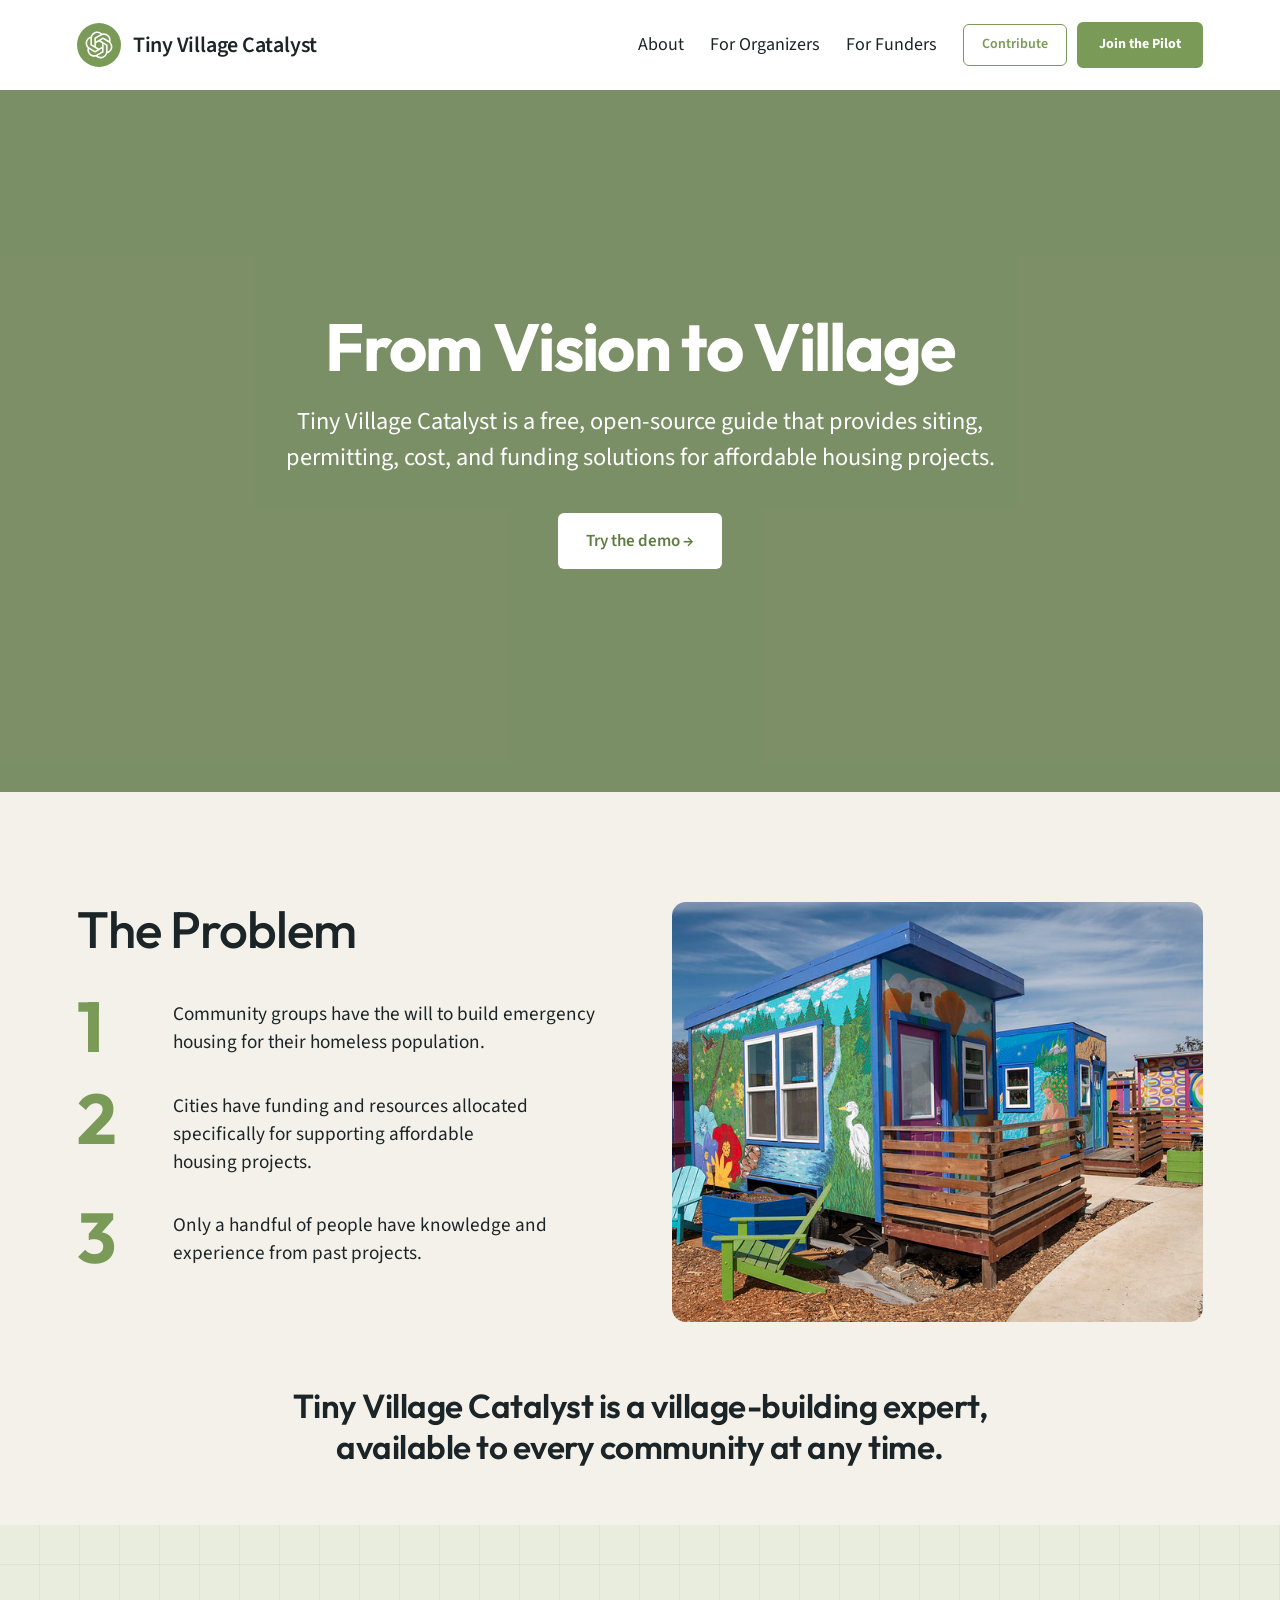
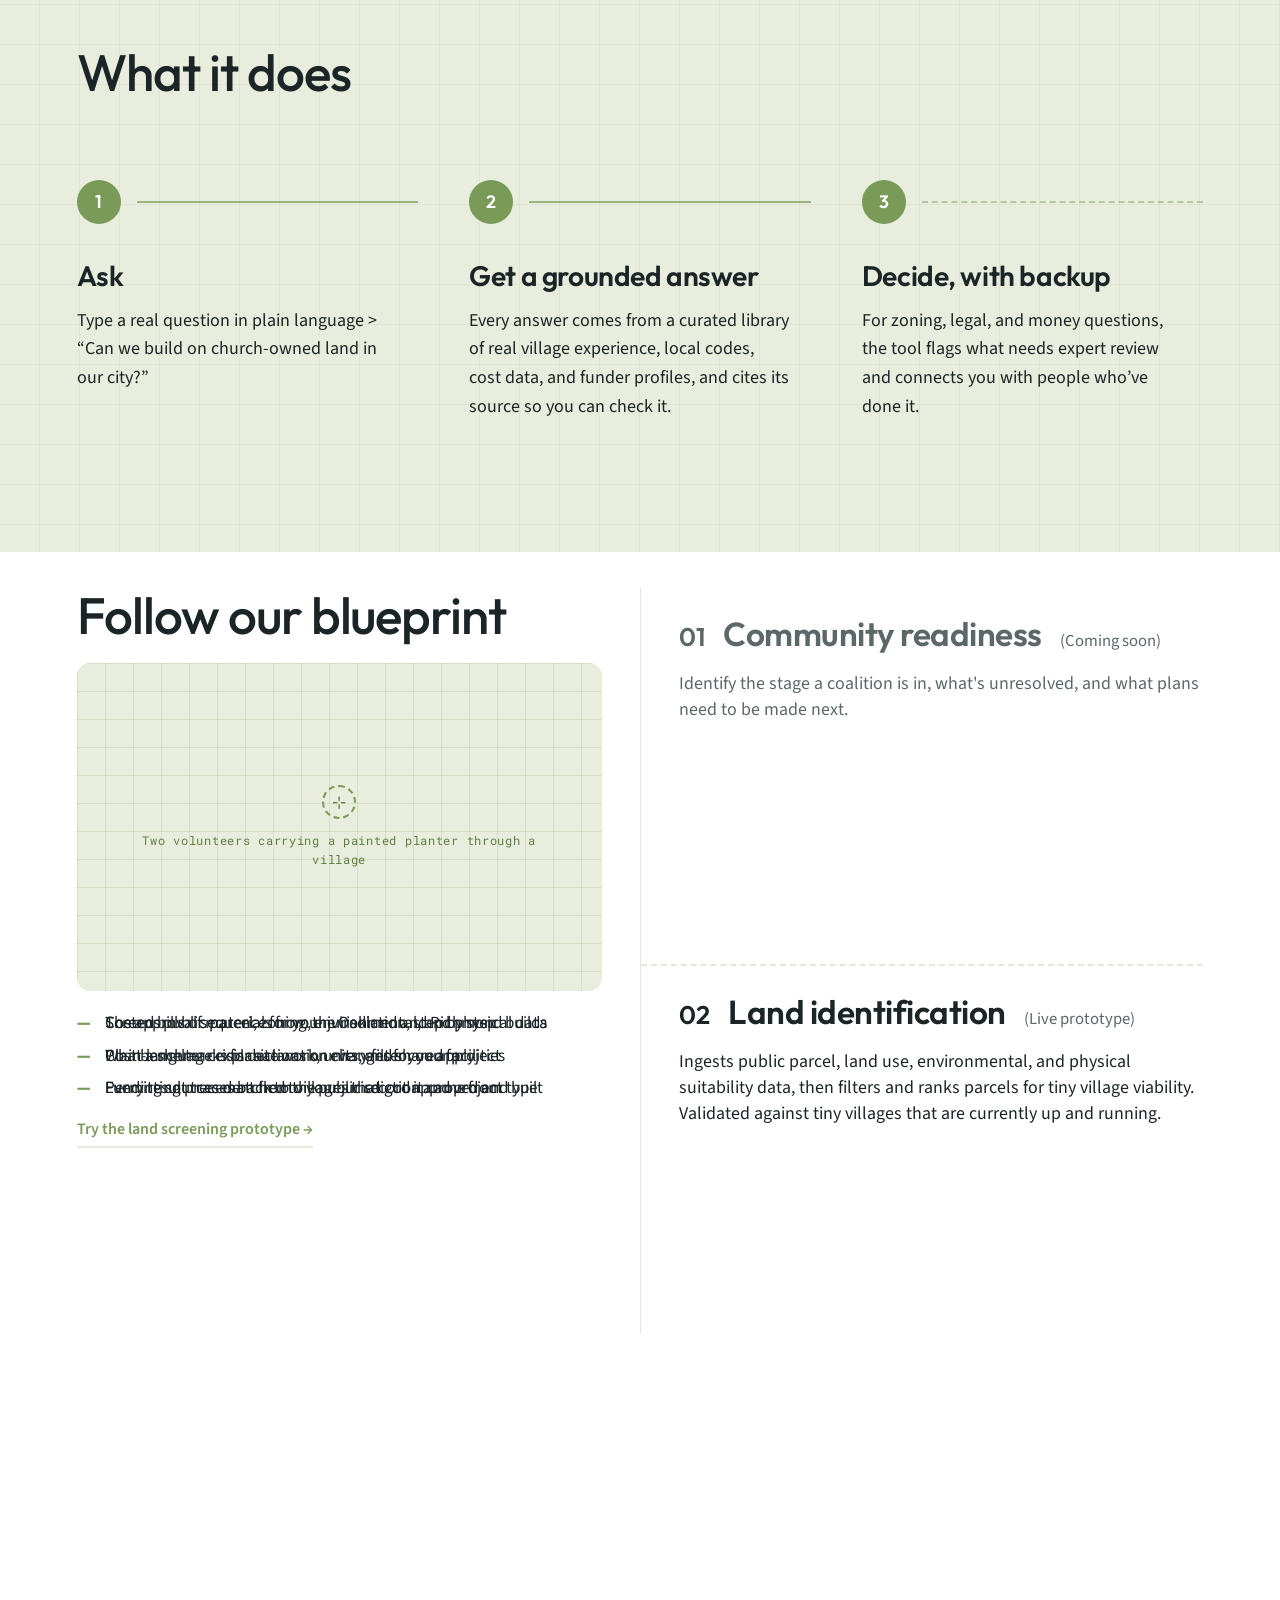
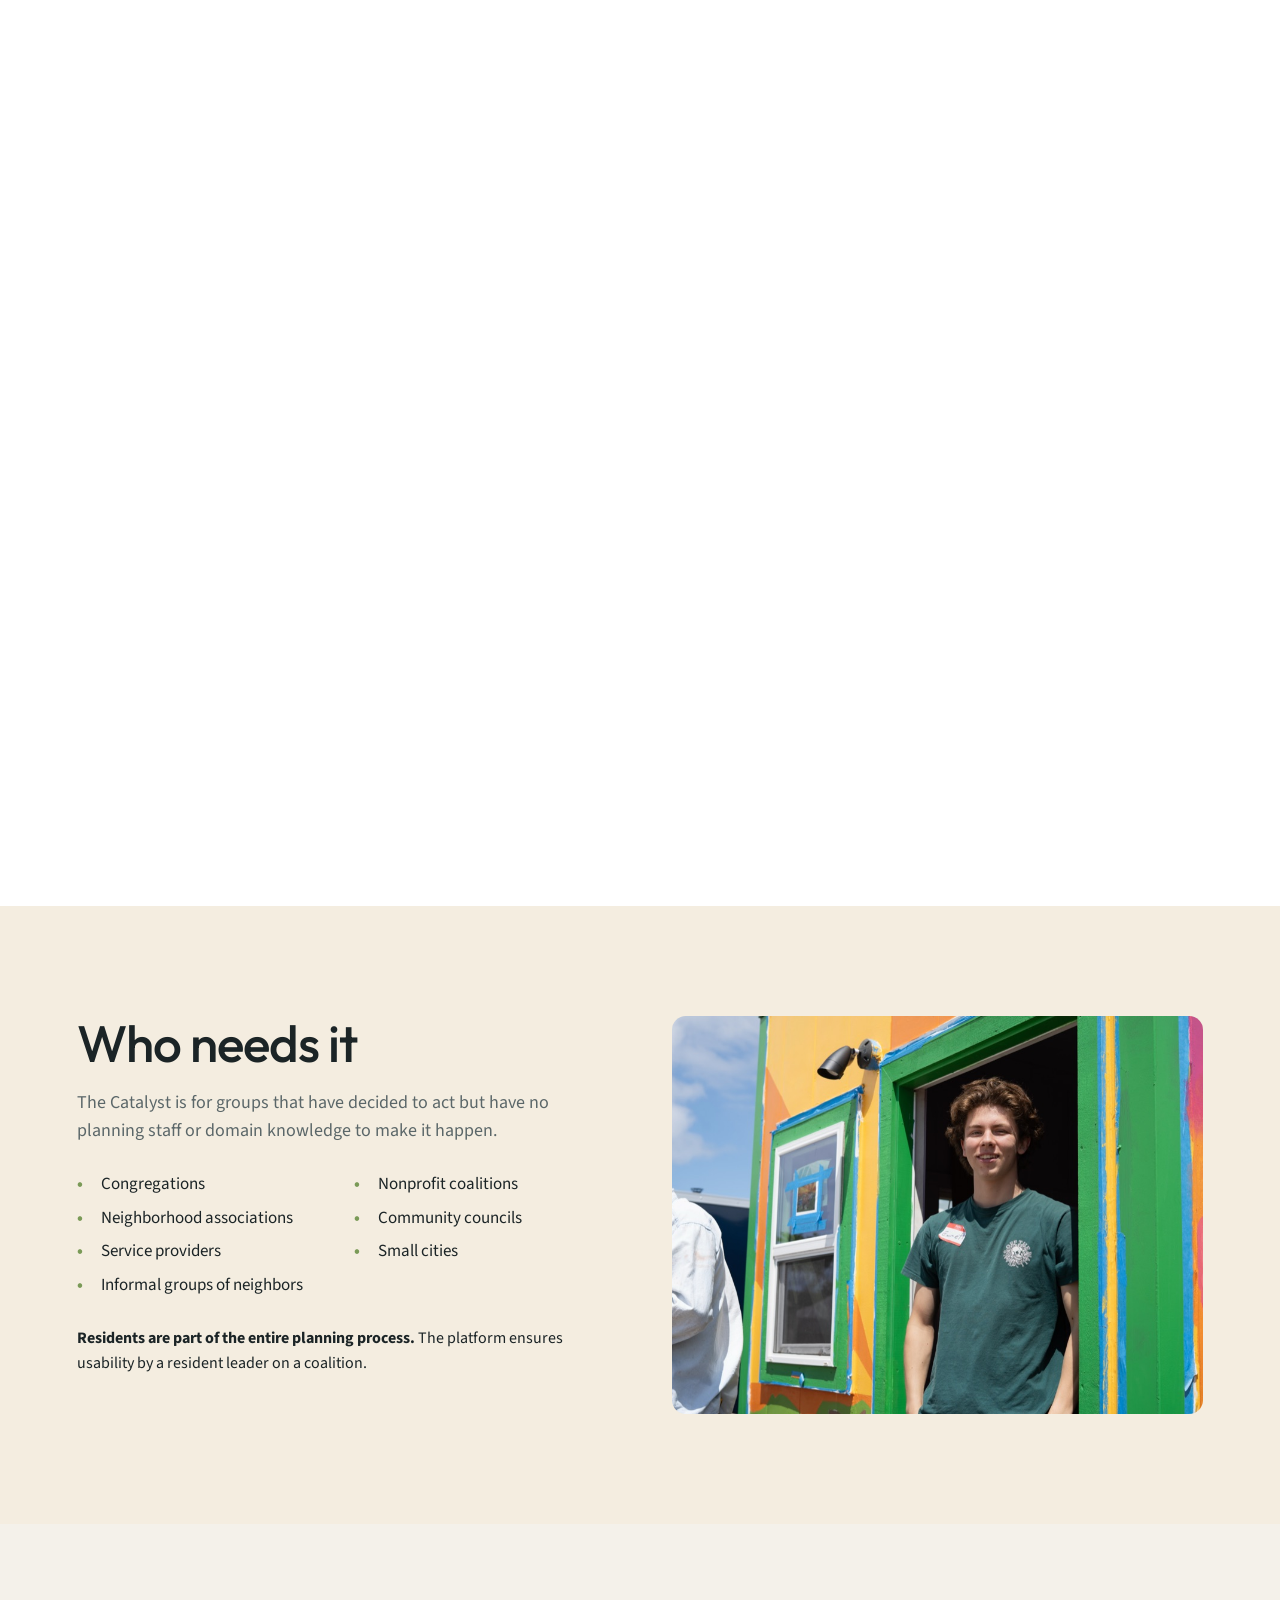
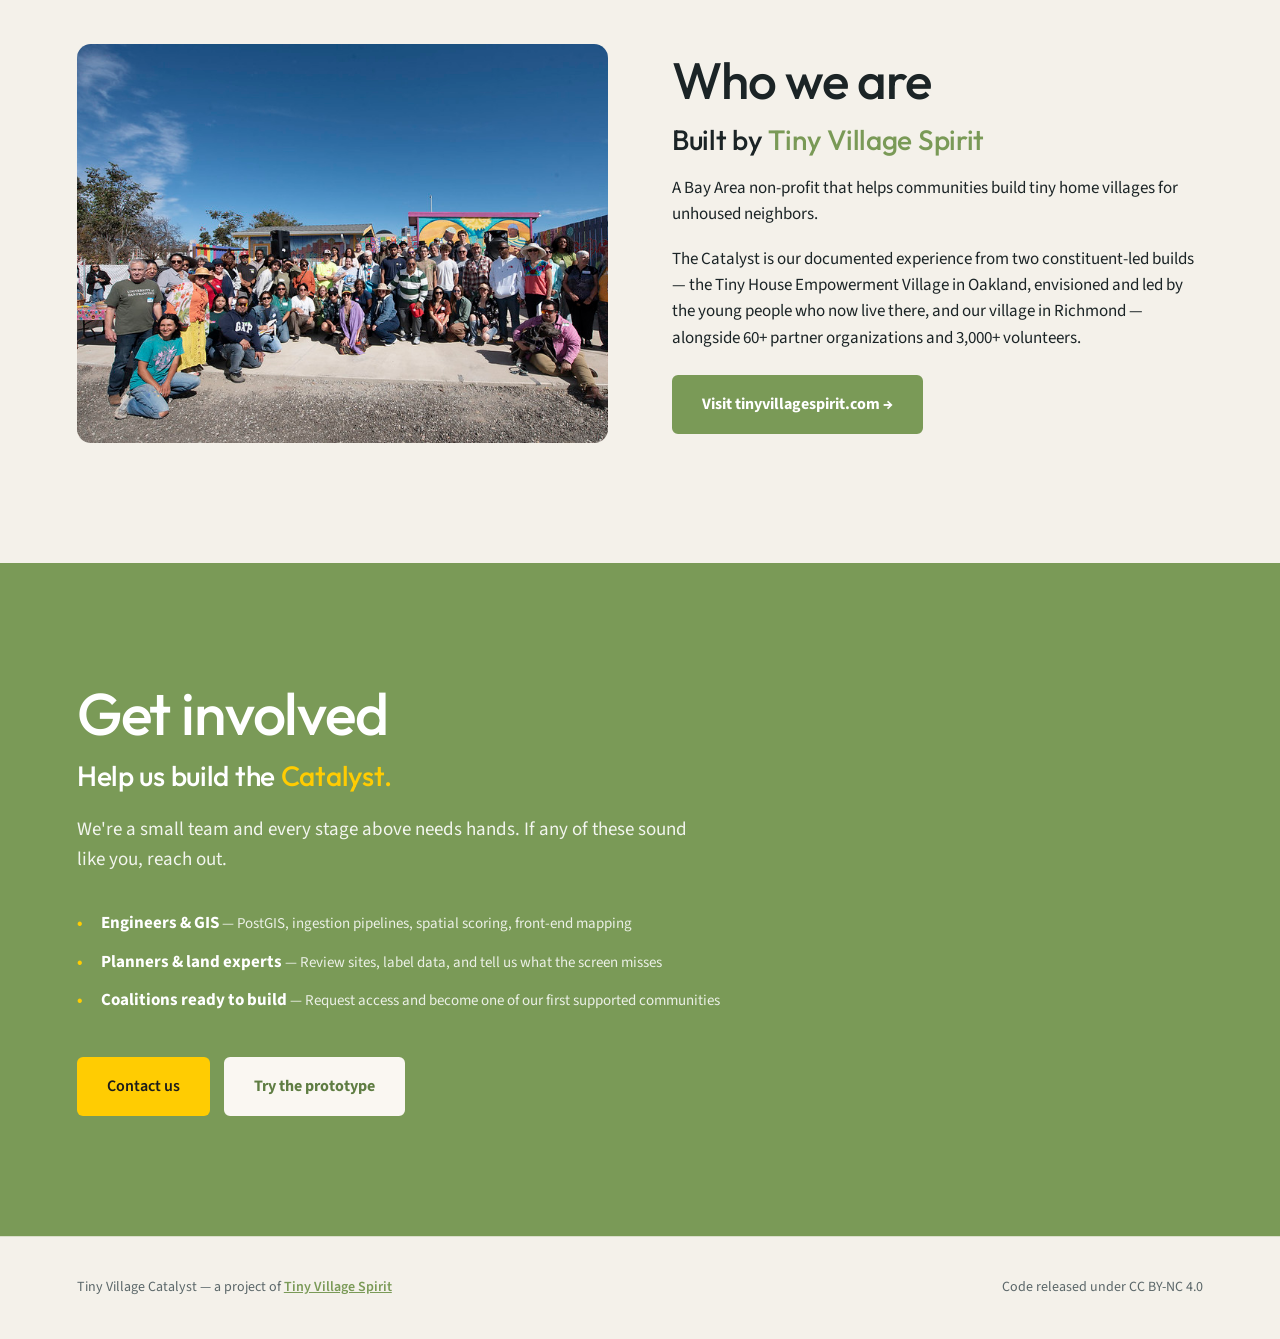
==== commit 64f799dd: "Sync design update from claude.ai/design - "What it does": numbered olive circles replace the termin" ====
--- a/index.html
+++ b/index.html
@@ -25,7 +25,8 @@
 
 /* buttons: olive, rectangular, no shadow, no shine (per brand brief) */
 .btn-primary{background:#7A9A57!important;border-color:#7A9A57!important;box-shadow:none!important}
-.btn-primary::after{display:none!important;content:none!important;animation:none!important}
+.btn-yellow{box-shadow:none!important}
+.btn-primary::after,.btn-yellow::after{display:none!important;content:none!important;animation:none!important}
 .btn-primary:hover{background:#5F7D43!important;border-color:#5F7D43!important}
 .btn-ghost{color:#5F7D43!important}
 
@@ -46,6 +47,7 @@
 .how-detail.is-on{opacity:1;pointer-events:auto}
 .how-step{cursor:pointer;min-height:42vh;padding:28px 0 0 clamp(24px,3vw,48px);border-bottom:2px dashed var(--hairline);color:var(--muted);transition:color .3s ease}
 .how-step.is-on{color:var(--ink)}
+.how-step:last-child{border-bottom:none}
 
 /* branded placeholder shown until a real photo is dropped into assets/ */
 .img-ph{position:absolute;inset:0;display:flex;flex-direction:column;align-items:center;justify-content:center;gap:12px;text-align:center;padding:18px;
@@ -129,47 +131,33 @@
   </div>
 </section>
 
-<section id="what" style="padding:96px 6vw 104px;background-color:#E8EDDD;background-image:linear-gradient(rgba(122,154,87,.11) 1px,transparent 1px),linear-gradient(90deg,rgba(122,154,87,.11) 1px,transparent 1px);background-size:32px 32px;background-position:-1px -1px">
+<section id="what" style="padding:120px 6vw 130px;background-color:#E8EDDD;background-image:linear-gradient(rgba(122,154,87,.09) 1px,transparent 1px),linear-gradient(90deg,rgba(122,154,87,.09) 1px,transparent 1px);background-size:40px 40px;background-position:-1px -1px">
   <div style="max-width:1140px;margin:0 auto">
-    <h2 class="section-headline" style="margin:0 0 56px">What it does</h2>
-    <div style="display:grid;grid-template-columns:repeat(auto-fit,minmax(min(100%,280px),1fr));gap:40px 0">
-      <div style="padding-right:36px">
-        <div style="display:flex;align-items:center;margin-bottom:28px">
-          <span style="width:18px;height:18px;border-radius:50%;border:3px solid var(--teal);background:#E8EDDD;flex-shrink:0;box-sizing:border-box"></span>
-          <span style="font-family:'Roboto Mono',ui-monospace,monospace;font-size:12px;letter-spacing:.12em;color:var(--teal-dark);padding:0 12px;background:#E8EDDD">STEP_01</span>
-          <span style="flex:1;border-top:2px solid var(--teal);opacity:1"></span>
-        </div>
-        <h3 style="font-family:'Outfit',sans-serif;font-weight:600;font-size:clamp(26px,2.4vw,32px);letter-spacing:-0.015em;line-height:1.1;margin:0 0 12px;color:var(--ink)">Ask</h3>
-        <p style="margin:0;font-size:18px;line-height:1.5;color:var(--ink);text-wrap:pretty">Type a real question in plain language.</p>
-        <div style="font-family:'Roboto Mono',ui-monospace,monospace;font-size:15px;line-height:1.55;color:var(--ink);margin-top:22px;padding:10px 0 12px;border-bottom:2px solid var(--ink);display:flex;gap:10px"><span style="color:var(--teal)">&gt;</span><span>Can we build on church-owned land in our city?<span style="display:inline-block;width:9px;height:17px;background:var(--teal);vertical-align:-3px;margin-left:4px"></span></span></div>
-      </div>
-      <div style="padding-right:36px">
-        <div style="display:flex;align-items:center;margin-bottom:28px">
-          <span style="width:18px;height:18px;border-radius:50%;border:3px solid var(--teal);background:#E8EDDD;flex-shrink:0;box-sizing:border-box"></span>
-          <span style="font-family:'Roboto Mono',ui-monospace,monospace;font-size:12px;letter-spacing:.12em;color:var(--teal-dark);padding:0 12px;background:#E8EDDD">STEP_02</span>
-          <span style="flex:1;border-top:2px solid var(--teal);opacity:1"></span>
-        </div>
-        <h3 style="font-family:'Outfit',sans-serif;font-weight:600;font-size:clamp(26px,2.4vw,32px);letter-spacing:-0.015em;line-height:1.1;margin:0 0 12px;color:var(--ink)">Get a grounded answer</h3>
-        <p style="margin:0;font-size:18px;line-height:1.5;color:var(--ink);text-wrap:pretty">Every answer comes from a curated library of real village experience, local codes, cost data, and funder profiles, and cites its source.</p>
-        <div style="font-family:'Roboto Mono',ui-monospace,monospace;font-size:13px;line-height:1.9;color:var(--muted);margin-top:22px;display:flex;flex-direction:column">
-          <span><span style="color:var(--teal-dark)">[1]</span> village build records</span>
-          <span><span style="color:var(--teal-dark)">[2]</span> local codes</span>
-          <span><span style="color:var(--teal-dark)">[3]</span> cost data</span>
-          <span><span style="color:var(--teal-dark)">[4]</span> funder profiles</span>
-        </div>
-      </div>
-      <div style="padding-right:0">
-        <div style="display:flex;align-items:center;margin-bottom:28px">
-          <span style="width:18px;height:18px;border-radius:50%;border:3px solid var(--teal);background:#E8EDDD;flex-shrink:0;box-sizing:border-box"></span>
-          <span style="font-family:'Roboto Mono',ui-monospace,monospace;font-size:12px;letter-spacing:.12em;color:var(--teal-dark);padding:0 12px;background:#E8EDDD">STEP_03</span>
-          <span style="flex:1;border-top:2px dashed var(--teal);opacity:.5"></span>
-        </div>
-        <h3 style="font-family:'Outfit',sans-serif;font-weight:600;font-size:clamp(26px,2.4vw,32px);letter-spacing:-0.015em;line-height:1.1;margin:0 0 12px;color:var(--ink)">Decide, with backup</h3>
-        <p style="margin:0;font-size:18px;line-height:1.5;color:var(--ink);text-wrap:pretty">For zoning, legal, and money questions, the tool flags what needs expert review and connects you with people who’ve done it.</p>
-        <div style="font-family:'Roboto Mono',ui-monospace,monospace;font-size:13px;line-height:1.9;color:var(--ink);margin-top:22px;display:flex;flex-direction:column">
-          <span><span style="color:#b8860b">⚑</span> needs_review: zoning, legal, money</span>
-          <span><span style="color:var(--teal-dark)">→</span> route_to: someone who’s done it</span>
-        </div>
+    <h2 class="section-headline" style="margin:0 0 80px">What it does</h2>
+    <div style="display:grid;grid-template-columns:repeat(auto-fit,minmax(min(100%,280px),1fr));gap:64px clamp(32px,4vw,64px)">
+      <div style="display:flex;flex-direction:column">
+        <div style="display:flex;align-items:center;margin-bottom:36px">
+          <span style="width:44px;height:44px;border-radius:50%;background:var(--teal);color:#fff;display:flex;align-items:center;justify-content:center;font-family:'Outfit',sans-serif;font-weight:600;font-size:18px;flex-shrink:0">1</span>
+          <span style="flex:1;border-top:2px solid var(--teal);opacity:.7;margin-left:16px"></span>
+        </div>
+        <h3 style="font-family:'Outfit',sans-serif;font-weight:600;font-size:clamp(24px,2.2vw,30px);letter-spacing:-0.015em;line-height:1.15;margin:0 0 14px;color:var(--ink)">Ask</h3>
+        <p style="margin:0;font-size:18px;line-height:1.6;color:var(--ink);max-width:320px;text-wrap:pretty">Type a real question in plain language &gt;&nbsp; “Can we build on church-owned land in our city?”</p>
+      </div>
+      <div style="display:flex;flex-direction:column">
+        <div style="display:flex;align-items:center;margin-bottom:36px">
+          <span style="width:44px;height:44px;border-radius:50%;background:var(--teal);color:#fff;display:flex;align-items:center;justify-content:center;font-family:'Outfit',sans-serif;font-weight:600;font-size:18px;flex-shrink:0">2</span>
+          <span style="flex:1;border-top:2px solid var(--teal);opacity:.7;margin-left:16px"></span>
+        </div>
+        <h3 style="font-family:'Outfit',sans-serif;font-weight:600;font-size:clamp(24px,2.2vw,30px);letter-spacing:-0.015em;line-height:1.15;margin:0 0 14px;color:var(--ink)">Get a grounded answer</h3>
+        <p style="margin:0;font-size:18px;line-height:1.6;color:var(--ink);max-width:320px;text-wrap:pretty">Every answer comes from a curated library of real village experience, local codes, cost data, and funder profiles, and cites its source so you can check it.</p>
+      </div>
+      <div style="display:flex;flex-direction:column">
+        <div style="display:flex;align-items:center;margin-bottom:36px">
+          <span style="width:44px;height:44px;border-radius:50%;background:var(--teal);color:#fff;display:flex;align-items:center;justify-content:center;font-family:'Outfit',sans-serif;font-weight:600;font-size:18px;flex-shrink:0">3</span>
+          <span style="flex:1;border-top:2px dashed var(--teal);opacity:.45;margin-left:16px"></span>
+        </div>
+        <h3 style="font-family:'Outfit',sans-serif;font-weight:600;font-size:clamp(24px,2.2vw,30px);letter-spacing:-0.015em;line-height:1.15;margin:0 0 14px;color:var(--ink)">Decide, with backup</h3>
+        <p style="margin:0;font-size:18px;line-height:1.6;color:var(--ink);max-width:320px;text-wrap:pretty">For zoning, legal, and money questions, the tool flags what needs expert review and connects you with people who’ve done it.</p>
       </div>
     </div>
   </div>
@@ -242,7 +230,7 @@
       </div>
     </div>
     <div class="how-list-wrap" id="howWin" style="border-left:1px solid var(--hairline);overflow:hidden;height:100%;position:relative">
-    <div class="how-list" id="howList" style="padding-bottom:45vh;will-change:transform">
+    <div class="how-list" id="howList" style="will-change:transform">
       <div class="how-step is-on" data-step="0">
         <div style="display:flex;align-items:baseline;gap:18px;flex-wrap:wrap">
           <span style="font-family:'Outfit',sans-serif;font-weight:600;font-size:clamp(22px,2vw,28px)">01</span>
@@ -303,33 +291,23 @@
         <span style="display:grid;grid-template-columns:16px minmax(0,1fr);gap:8px;font-size:17px;line-height:1.4;color:var(--ink)"><span style="color:var(--teal);font-weight:700">•</span><span>Small cities</span></span>
         <span style="display:grid;grid-template-columns:16px minmax(0,1fr);gap:8px;font-size:17px;line-height:1.4;color:var(--ink)"><span style="color:var(--teal);font-weight:700">•</span><span>Informal groups of neighbors</span></span>
       </div>
-      <p style="margin:28px 0 0;font-size:16px;color:var(--ink);text-wrap:pretty"><strong>Residents are inside the picture, not downstream of it.</strong> The platform must be usable by a resident leader on a coalition — not only by a professional planner.</p>
-    </div>
-    <div style="background:#fff;border:1px solid var(--hairline);border-radius:14px;padding:36px 34px;box-shadow:0 30px 50px rgba(122,154,87,.15)">
-      <h3 style="font-family:'Outfit',sans-serif;font-weight:500;font-size:32px;line-height:1.1;letter-spacing:-0.02em;margin:0 0 12px">Where the Catalyst stops</h3>
-      <p style="font-family:'Outfit',sans-serif;font-size:22px;line-height:1.3;letter-spacing:-0.01em;margin:0 0 24px;text-wrap:pretty">It helps a community get to a plan. <em style="color:var(--teal)">The village belongs to the community that builds it.</em></p>
-      <div style="display:grid;gap:12px;font-size:16px">
-        <div style="display:flex;gap:12px;padding-bottom:12px;border-bottom:1px solid var(--hairline)"><span style="color:var(--teal);font-weight:700">—</span><span>Does not acquire land or run due diligence</span></div>
-        <div style="display:flex;gap:12px;padding-bottom:12px;border-bottom:1px solid var(--hairline)"><span style="color:var(--teal);font-weight:700">—</span><span>Does not construct, hire, or operate villages</span></div>
-        <div style="display:flex;gap:12px;padding-bottom:12px;border-bottom:1px solid var(--hairline)"><span style="color:var(--teal);font-weight:700">—</span><span>Does not make occupancy decisions</span></div>
-        <div style="display:flex;gap:12px"><span style="color:var(--teal);font-weight:700">—</span><span>Never asserts a parcel is available or acquirable</span></div>
-      </div>
-    </div>
+      <p style="margin:28px 0 0;font-size:16px;color:var(--ink);text-wrap:pretty"><strong>Residents are part of the entire planning process.</strong>&nbsp;The platform ensures usability by a resident leader on a coalition.</p>
+    </div>
+    <img src="assets/donate-hero.jpg" alt="Volunteer smiling in the doorway of a freshly painted tiny home" style="display:block;width:100%;aspect-ratio:4/3;object-fit:cover;object-position:60% 40%;border-radius:14px">
   </div>
 </section>
 
 <section id="about" style="padding:120px 6vw">
   <div style="max-width:1140px;margin:0 auto;display:grid;grid-template-columns:repeat(auto-fit,minmax(min(100%,420px),1fr));gap:64px;align-items:center">
-    <div style="aspect-ratio:4/3;width:100%;position:relative">
-      <img src="assets/village-photo.jpg" alt="A Tiny Village Spirit tiny home village in the Bay Area" style="width:100%;height:100%;object-fit:cover;border-radius:14px;display:block;position:relative;z-index:1" onerror="this.style.display='none'">
-      <div class="img-ph"><span class="dot">⊹</span><span>Photo of an Oakland or Richmond village</span></div>
+    <div style="aspect-ratio:4/3;width:100%">
+      <img src="assets/community-photo.jpg" alt="Tiny Village Spirit community gathered in front of a village" style="display:block;width:100%;height:100%;object-fit:cover;object-position:50% 70%;border-radius:14px">
     </div>
     <div>
       <h2 class="section-headline">Who we are</h2>
-      <p style="font-family:'Outfit',sans-serif;font-weight:500;font-size:clamp(22px,2.2vw,28px);line-height:1.25;letter-spacing:-0.01em;margin:14px 0 0;color:var(--ink);text-wrap:balance">Built by <em style="color:var(--teal)">Tiny Village Spirit</em></p>
-      <p class="section-sub" style="text-wrap:pretty">A Bay Area non-profit that helps communities build tiny home villages for unhoused neighbors. We're a catalyst: we don't operate villages — we help communities build their own.</p>
+      <p style="font-family:'Outfit',sans-serif;font-weight:500;font-size:clamp(22px,2.2vw,28px);line-height:1.25;letter-spacing:-0.01em;margin:14px 0 0;color:var(--ink);text-wrap:balance">Built by <em style="color:var(--teal);font-style:normal">Tiny Village Spirit</em></p>
+      <p style="font-size:17px;margin:18px 0 0;text-wrap:pretty">A Bay Area non-profit that helps communities build tiny home villages for unhoused neighbors.</p>
       <p style="font-size:17px;margin:18px 0 0;text-wrap:pretty">The Catalyst is our documented experience from two constituent-led builds — the Tiny House Empowerment Village in Oakland, envisioned and led by the young people who now live there, and our village in Richmond — alongside 60+ partner organizations and 3,000+ volunteers.</p>
-      <a class="inline-link" href="https://tinyvillagespirit.com" target="_blank" rel="noopener">Visit tinyvillagespirit.com →</a>
+      <a class="btn btn-primary" style="margin-top:24px;border-radius:6px;box-shadow:none" href="https://tinyvillagespirit.com" target="_blank" rel="noopener">Visit tinyvillagespirit.com →</a>
     </div>
   </div>
 </section>
@@ -337,15 +315,15 @@
 <section id="involved" style="padding:120px 6vw;background:var(--teal);color:#fff">
   <div style="max-width:1140px;margin:0 auto">
     <h2 style="font-family:'Outfit',sans-serif;font-weight:500;font-size:clamp(36px,4.6vw,60px);line-height:1.05;letter-spacing:-0.02em;margin:0;max-width:820px;text-wrap:balance">Get involved</h2>
-    <p style="font-family:'Outfit',sans-serif;font-weight:500;font-size:clamp(22px,2.2vw,28px);line-height:1.25;letter-spacing:-0.01em;margin:14px 0 0;color:#fff;text-wrap:balance">Help us build the <em style="color:var(--yellow)">Catalyst.</em></p>
+    <p style="font-family:'Outfit',sans-serif;font-weight:500;font-size:clamp(22px,2.2vw,28px);line-height:1.25;letter-spacing:-0.01em;margin:14px 0 0;color:#fff;text-wrap:balance">Help us build the <em style="color:var(--yellow);font-style:normal">Catalyst.</em></p>
     <p style="font-size:19px;max-width:640px;margin:22px 0 0;color:rgba(255,255,255,.9);text-wrap:pretty">We're a small team and every stage above needs hands. If any of these sound like you, reach out.</p>
-    <div style="display:grid;grid-template-columns:repeat(auto-fit,minmax(min(100%,240px),1fr));gap:16px;margin:44px 0">
-      <div style="border:1px solid rgba(255,255,255,.3);border-radius:14px;padding:22px 24px;background:rgba(255,255,255,.06)"><strong style="display:block;font-size:17px;margin-bottom:6px">Engineers &amp; GIS</strong><span style="color:rgba(255,255,255,.85);font-size:15px">PostGIS, ingestion pipelines, spatial scoring, front-end mapping</span></div>
-      <div style="border:1px solid rgba(255,255,255,.3);border-radius:14px;padding:22px 24px;background:rgba(255,255,255,.06)"><strong style="display:block;font-size:17px;margin-bottom:6px">Planners &amp; land experts</strong><span style="color:rgba(255,255,255,.85);font-size:15px">Review sites, label data, and tell us what the screen misses</span></div>
-      <div style="border:1px solid rgba(255,255,255,.3);border-radius:14px;padding:22px 24px;background:rgba(255,255,255,.06)"><strong style="display:block;font-size:17px;margin-bottom:6px">Coalitions ready to build</strong><span style="color:rgba(255,255,255,.85);font-size:15px">Request access and become one of our first supported communities</span></div>
+    <div style="display:grid;gap:12px;margin:36px 0 44px;max-width:760px">
+      <div style="display:grid;grid-template-columns:16px minmax(0,1fr);gap:8px;align-items:baseline"><span style="color:var(--yellow);font-weight:700">•</span><span><strong style="font-size:17px">Engineers &amp; GIS</strong> <span style="color:rgba(255,255,255,.85);font-size:15px">— PostGIS, ingestion pipelines, spatial scoring, front-end mapping</span></span></div>
+      <div style="display:grid;grid-template-columns:16px minmax(0,1fr);gap:8px;align-items:baseline"><span style="color:var(--yellow);font-weight:700">•</span><span><strong style="font-size:17px">Planners &amp; land experts</strong> <span style="color:rgba(255,255,255,.85);font-size:15px">— Review sites, label data, and tell us what the screen misses</span></span></div>
+      <div style="display:grid;grid-template-columns:16px minmax(0,1fr);gap:8px;align-items:baseline"><span style="color:var(--yellow);font-weight:700">•</span><span><strong style="font-size:17px">Coalitions ready to build</strong> <span style="color:rgba(255,255,255,.85);font-size:15px">— Request access and become one of our first supported communities</span></span></div>
     </div>
     <div style="display:flex;gap:14px;flex-wrap:wrap">
-      <a class="btn btn-yellow" href="https://tinyvillagespirit.com/contact" target="_blank" rel="noopener" style="border-radius:6px">Contact us</a>
+      <a class="btn btn-yellow" href="https://tinyvillagespirit.com/contact" target="_blank" rel="noopener" style="border-radius:6px;white-space:nowrap;flex-shrink:0;overflow:visible">Contact us</a>
       <a class="btn btn-ghost" href="https://tvs-village-catalyst-demo.web.app/" target="_blank" rel="noopener" style="border-radius:6px">Try the prototype</a>
     </div>
   </div>
@@ -447,6 +425,7 @@
         var r = n.getBoundingClientRect(); var d = Math.abs(r.top + 40 - mid);
         if (d < bd) { bd = d; best = +n.getAttribute('data-step'); }
       });
+      if (maxT > 0 && t >= maxT - 2) best = 4;
       setActive(best);
     });
   }
